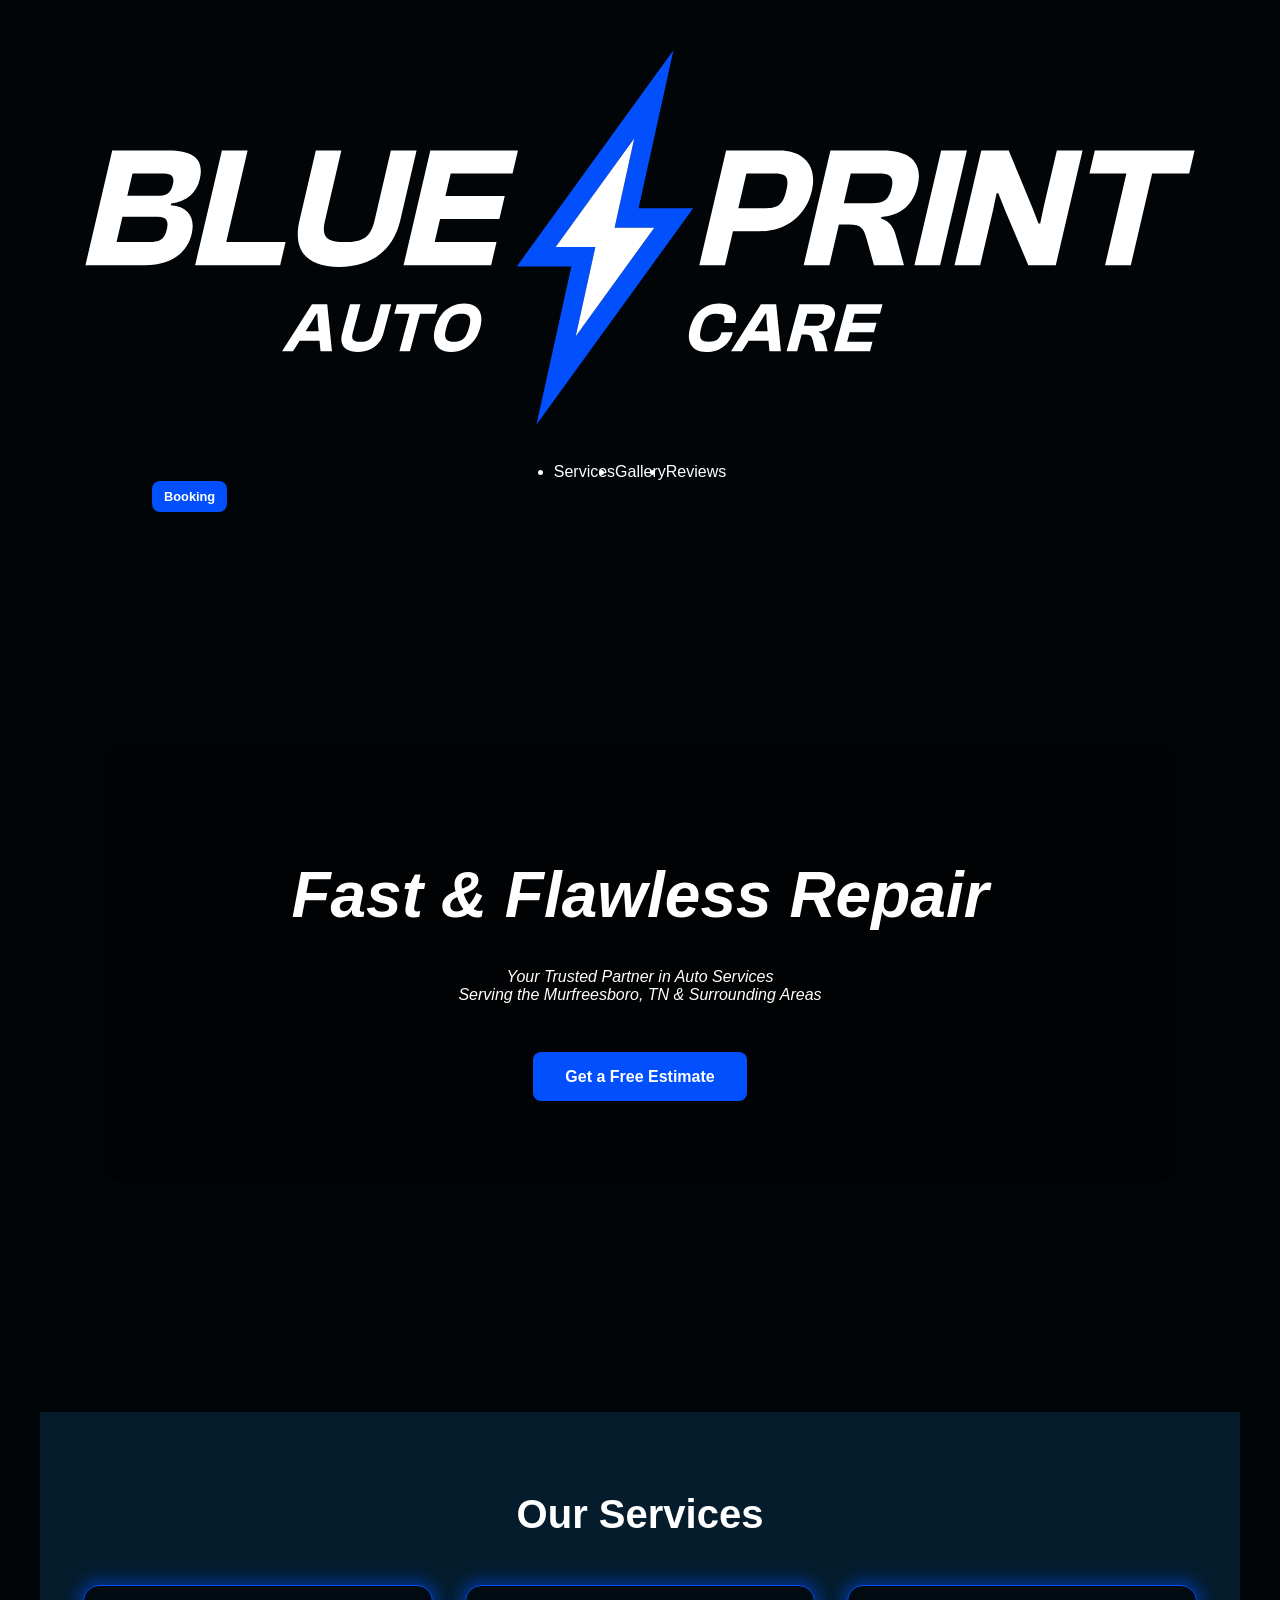
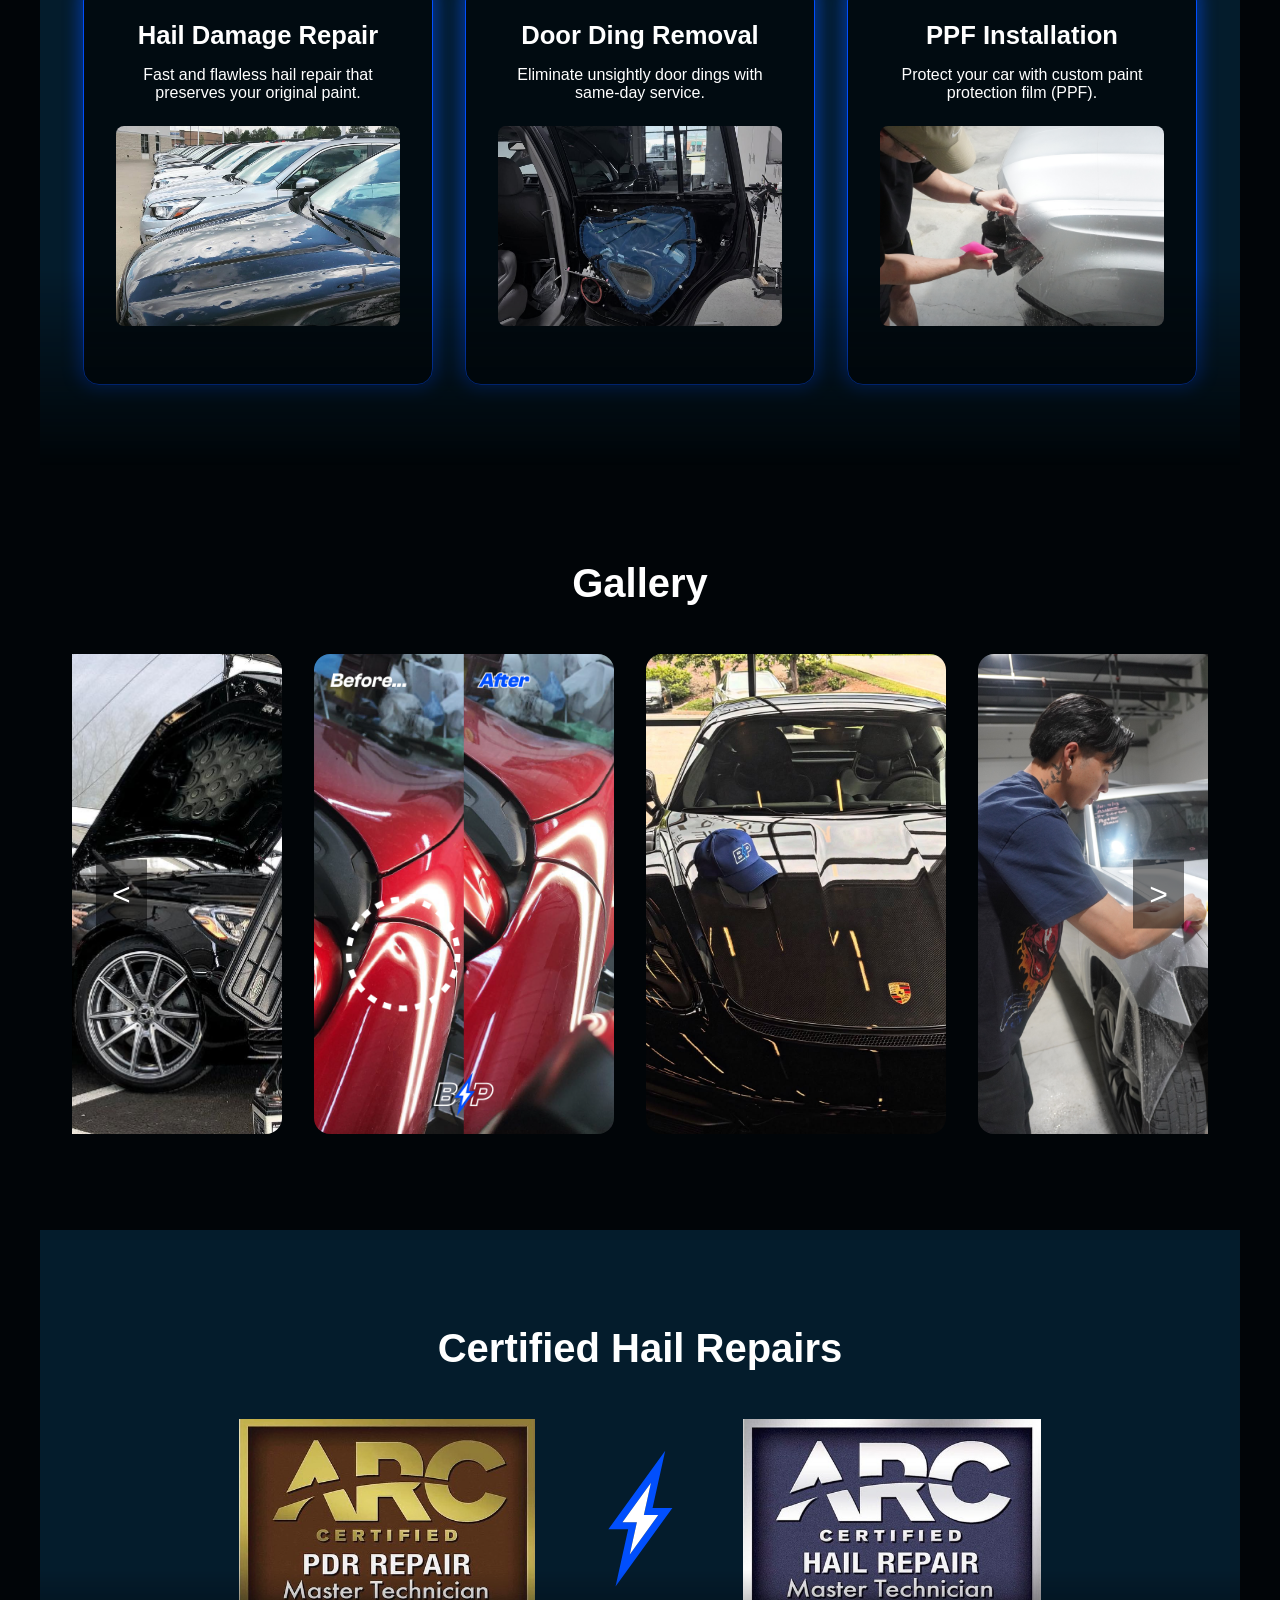
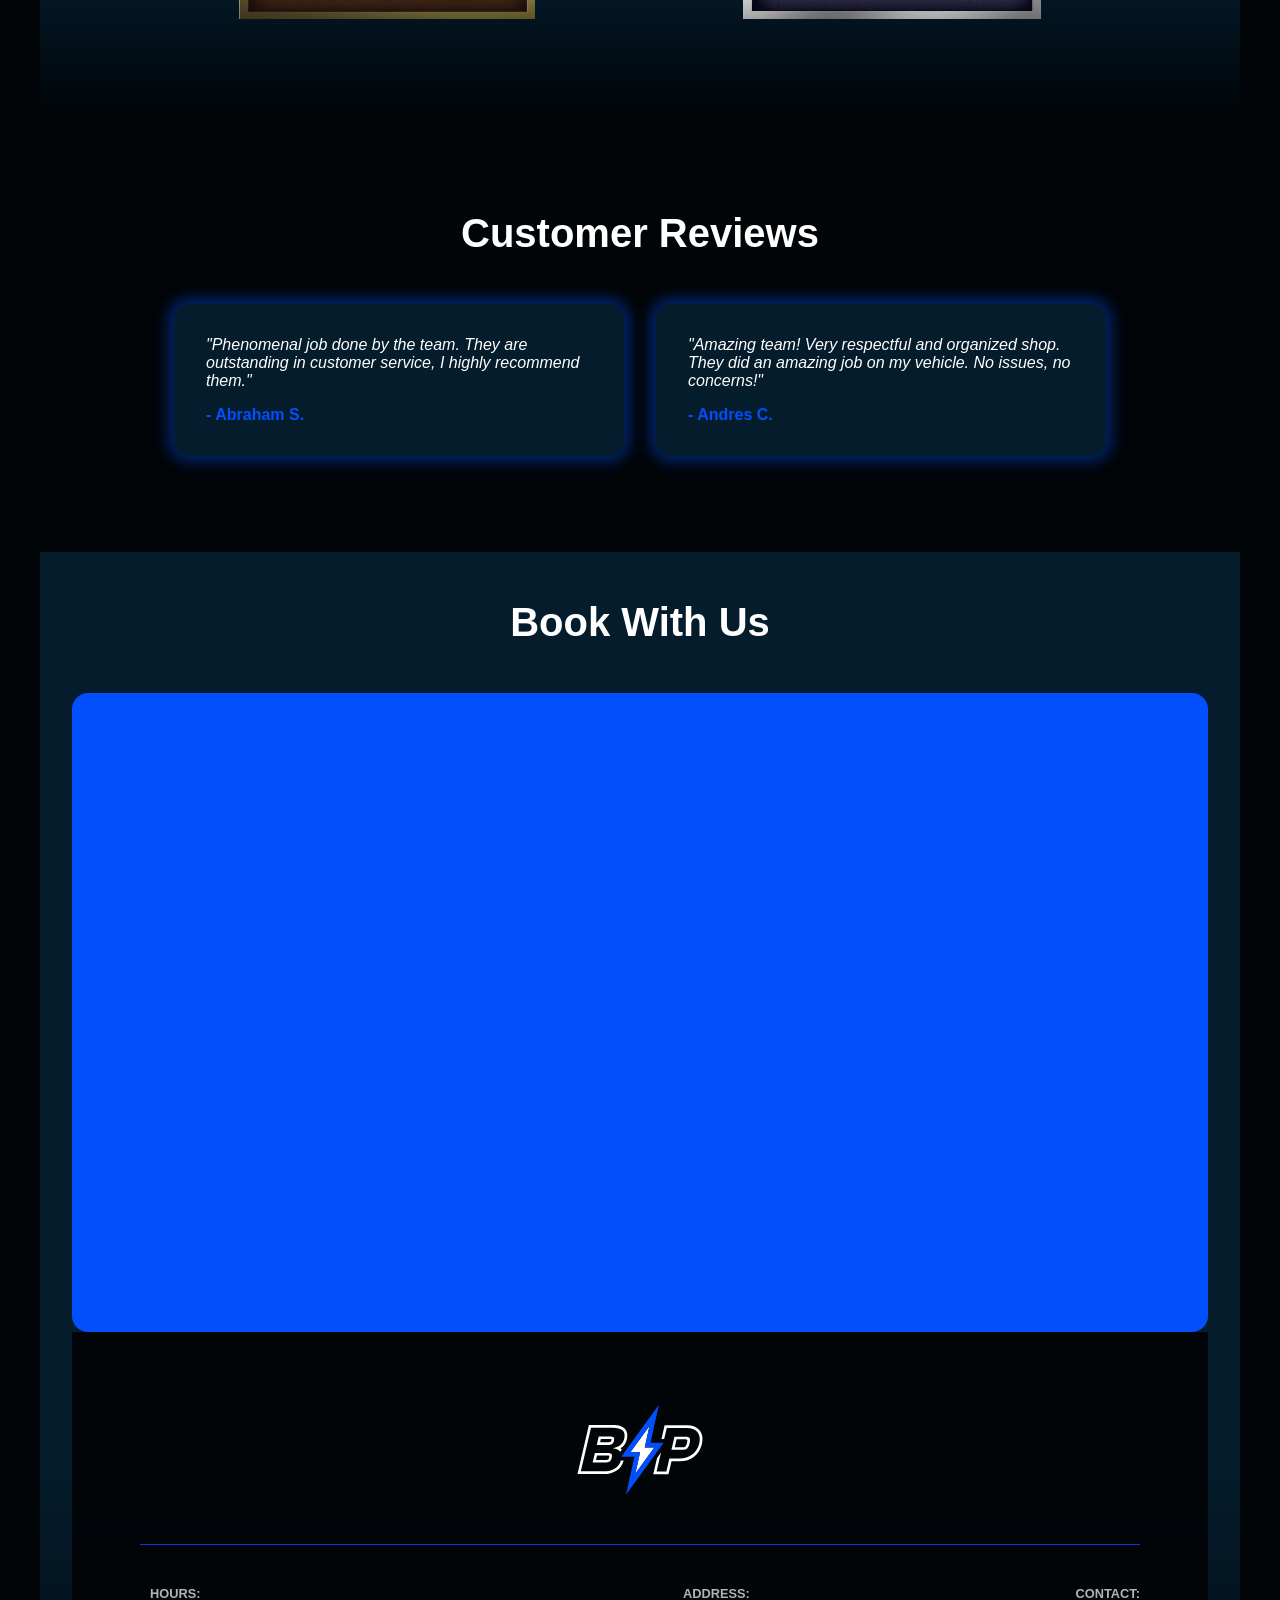
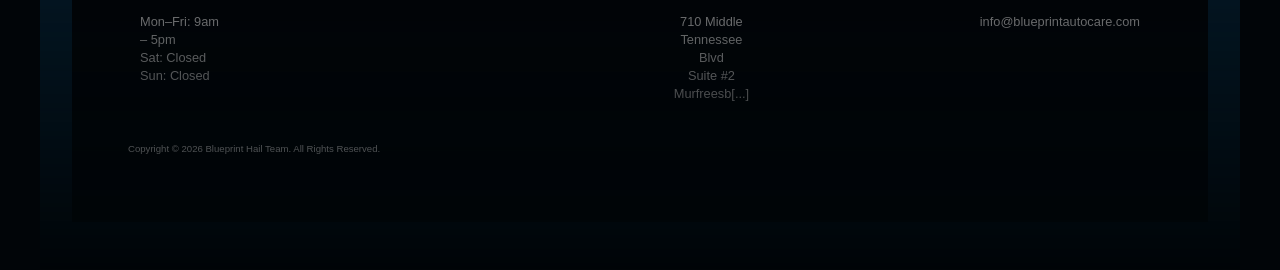
==== index.html @ b48841a8 "Fix stylesheet link paths" ====
<!DOCTYPE html>
<html lang="en">
<head>
    <meta charset="UTF-8">
    <meta name="viewport" content="width=device-width, initial-scale=1.0">
    <title>Blueprint Hail Team</title>
    <!-- Fixed Example -->
    <link rel="stylesheet" href="style.css">
    <link rel="preconnect" href="https://fonts.googleapis.com">
    <link rel="preconnect" href="https://fonts.gstatic.com" crossorigin>
    <link href="https://fonts.googleapis.com/css2?family=Inter+Tight:ital,wght@0,100..900;1,100..900&family=Inter:ital,opsz,wght@0,14..32,100..900;1,14..32,100..900&family=Playfair:ital,opsz,wght@0,5.[...]
    <link rel="stylesheet" href="https://cdnjs.cloudflare.com/ajax/libs/font-awesome/6.5.2/css/all.min.css" integrity="sha512-SnH5WK+bZxgPHs44uWIX+LLJAJ9/2PkPKZ5QiAj6Ta86w+fsb2TkcmfRyVX3pBnMFcV7oQPJkl[...]
</head>
<body>
    <header>
        <nav>
            <a href="index.html"><img src="./assets/2025 Update-TAT_01w_Uppercase Text_Color Fill.svg" alt="Blueprint Hail Team Logo" class="logo"></a>
            
            <ul class="nav__container">
                <li><a href="#services">Services</a></li>
                <li><a href="#gallery">Gallery</a></li>
                <li><a href="#reviews">Reviews</a></li>
            </ul>

            <ul class="right-list">
                <li>
                    <a href="https://www.instagram.com/blueprinthailteam/" target="_blank" class="nav__social--link nav__icon-link hover-shadow">
                        <i class="fa-brands fa-instagram"></i>
                    </a>
                    <a href="https://www.facebook.com/p/Blueprint-Hail-Team-100042714476335/" target="_blank" class="nav__social--link nav__icon-link hover-shadow">
                        <i class="fa-brands fa-facebook"></i>
                    </a>
                    <a href="https://www.google.com/maps/dir/?api=1&destination=710%20Middle%20Tennessee%20Blvd%20Suite%20%232%20Murfreesboro%2C%20TN%2037129" target="_blank" class="nav__social--link [...]
                        <i class="fa-solid fa-location-dot"></i>
                    </a>
                </li>
                <li>
                    <a href="#contact" class="nav__link nav__link--primary">Booking</a>
                </li>
            </ul>

        </nav>
    </header>

    <main>
        <section id="hero">
            <video autoplay muted loop id="hero-video">
                <source src="assets/hero-bg.mp4" type="video/mp4">
                Your browser does not support the video tag.
            </video>
            <div class="hero-content">
                <div class="hero-text-container">
                    <h1 style="font-style: italic;">Fast & Flawless Repair</h1>
                    <p>Your Trusted Partner in Auto Services
                        <br>Serving the Murfreesboro, TN & Surrounding Areas
                    </p>
                    <a href="#contact" class="button cta-button">Get a Free Estimate</a>
                </div>
            </div>
        </section>

        <section id="services" class="section-background">
            <h2>Our Services</h2>
            <div class="service-cards">
               
                <div class="card">
                    <div class="card__inner">
                        <div class="card__front">
                            <h3>Hail Damage Repair</h3>
                            <p>Fast and flawless hail repair that preserves your original paint.</p>
                            <img class="service-image" src="./assets/dent_4.jpg" alt="Hail Damage">
                        </div>
                        <div class="card__back">
                            <ul>
                                <li>No fillers or paint needed</li>
                                <li>State-of-the-art tools and techniques</li>
                                <li>Preserves vehicle's value</li>
                                <li>Environmentally friendly</li>
                            </ul>
                        </div>
                    </div>
                </div>
                <div class="card">
                    <div class="card__inner">
                        <div class="card__front">
                            <h3>Door Ding Removal</h3>
                            <p>Eliminate unsightly door dings with same-day service.</p>
                            <img class="service-image" src="./assets/post D_1.jpg" alt="Door Ding Removal">
                        </div>
                        <div class="card__back">
                            <ul>
                                <li>Same-day service</li>
                                <li>Specialized tools for a flawless finish</li>
                                <li>Quick and cost-effective</li>
                                <li>Keeps your car looking its best</li>
                            </ul>
                        </div>
                    </div>
                </div>
                <div class="card">
                    <div class="card__inner">
                        <div class="card__front">
                            <h3>PPF Installation</h3>
                            <p>Protect your car with custom paint protection film (PPF).</p>
                            <img class="service-image" src="./assets/DSC01618.JPG" alt="Paint Protection Film">
                        </div>
                        <div class="card__back">
                            <ul>
                                <li>Premium, self-healing film</li>
                                <li>Shields against rock chips, scratches, and contaminants</li>
                                <li>Custom-fit for a seamless finish</li>
                                <li>Keeps vehicle in showroom condition</li>
                            </ul>
                            <a href="ppf.html" class="button btn">Learn More</a>
                        </div>
                    </div>
                </div>
            </div>
        </section>

        <section id="gallery">
            <h2>Gallery</h2>
            <div class="gallery-container">
                <div class="gallery-grid">
                    <div class="gallery-item"><img src="assets/repair1.png" alt="Car after repair"></div>
                    <div class="gallery-item"><img src="assets/BP_Before and After_1.png" alt="Before and after dent repair"></div>
                    <div class="gallery-item"><img src="assets/img1.jpg" alt="Close up of a repaired car"></div>
                    <div class="gallery-item"><img src="assets/DSC01597.JPG" alt="PPF"></div>
                    <div class="gallery-item"><img src="assets/BP_Before and After_2.png" alt="Car after repair"></div>
                    <div class="gallery-item"><img src="assets/work station 2.jpg" alt="Before and after dent repair"></div>
                    <div class="gallery-item"><img src="assets/BP_Before and After_3.png" alt="Close up of a repaired car"></div>
                    <div class="gallery-item"><img src="assets/post D_1.jpg" alt="PPF"></div>
                    <div class="gallery-item"><img src="assets/DSC01588.JPG" alt="PPF"></div>
                </div>
                <div class="gallery-controls">
                    <button class="prevBtn">&lt;</button>
                    <button class="nextBtn">&gt;</button>
                </div>
            </div>
        </section>

        <section id="certifications" class="section-background">
            <h2>Certified Hail Repairs</h2>
            <div class="certification-cards">
                <img class="certification-logos" src="./assets/arc_pdr.png" alt="Certified Hail Repairs">
                <img class="bolt" src="./assets/2025 Update-TAT_03_Bolt_Color Fill.svg" alt="Certified Hail Repairs">
                <img class="certification-logos"  src="./assets/arc_hail.png" alt="Certified Hail Repairs">
            </div>
        </section>

        <section id="reviews">
            <h2>Customer Reviews</h2>
            <div class="review-cards">
                <div class="review-card">
                    <p>"Phenomenal job done by the team. They are outstanding in customer service, I highly recommend them."</p>
                    <span>- Abraham S.</span>
                </div>
                <div class="review-card">
                    <p>"Amazing team! Very respectful and organized shop. They did an amazing job on my vehicle. No issues, no concerns!"</p>
                    <span>- Andres C.</span>
                </div>
            </div>
        </section>

        <section id="contact" class="section-background">
            <h2>Book With Us</h2>

            <div class="acuity-container">
                <iframe class="button"
                    src="https://app.acuityscheduling.com/schedule.php?owner=36127642&ref=embedded_csp" title="Schedule Appointment" 
                    title="Book an Appointment"
                    frameborder="0"
                    allowfullscreen>
                </iframe>
            </div>
            <!-- <iframe src="https://app.acuityscheduling.com/schedule.php?owner=36127642&ref=embedded_csp" title="Schedule Appointment" width="100%" height="800" frameBorder="0" allow="payment"></if[...]

        </section>
    </main>

    
<!-- footer -->
    <footer>
    <div class="container">
        <div class="row footer__row">
        <figure>
            <img class="footer__logo--img" src="./assets/2025 Update-TAT_02w_BP_Color Fill.svg" alt="">
        </figure>
        <div class="footer__text--list">
            <p class="footer__text footer__text-L"><span class="footer__text--span"><i class="fa-solid fa-clock"></i> HOURS:</span><br>Mon–Fri: 9am – 5pm<br>Sat: Closed Sun: Closed</p>
            <a href="https://www.google.com/maps/dir/?api=1&destination=710%20Middle%20Tennessee%20Blvd%20Suite%20%232%20Murfreesboro%2C%20TN%2037129" target="_blank" class="footer__link">
                <p class="footer__text footer__text-C"><span class="footer__text--span"><i class="fa-solid fa-map-marker-alt"></i> ADDRESS:</span><br>710 Middle Tennessee Blvd<br>Suite #2<br>Murfreesb[...]
            </a>
            <div class="footer__text footer__text-R">
                <p><span class="footer__text--span"><a href="#" id="copy-email" title="Copy email address"><i class="fa-solid fa-envelope"></i></a> CONTACT:</span><br>info@blueprintautocare.com<br><a [...]
                <div class="footer__social--icons">
                    <a href="https://www.instagram.com/blueprinthailteam/" target="_blank" class="icon-link hover-shadow"><i class="fa-brands fa-instagram"></i></a>
                    <a href="https://www.facebook.com/p/Blueprint-Hail-Team-100042714476335/" target="_blank" class="icon-link hover-shadow"><i class="fa-brands fa-facebook"></i></a>
                </div>
            </div>
        </div>

        <div class="footer__copyright">Copyright © 2026 Blueprint Hail Team. All Rights Reserved.</div>
    </div>
    </div>
</footer>

    <script src="script.js?v=3"></script>
</body>
</html>
---- style.css ----
/* CSS Reset */
* {
    margin: 0;
    padding: 0;
    box-sizing: border-box;
    font-family: 'Inter Tight', sans-serif;
}

body {
    background-color: #010508;
    color: #ffffff;
}

a {
    text-decoration: none;
    color: #ffffff;
}

header {
    background-color: #041c2c;
    padding: 1rem 0;
    position: fixed;
    width: 100%;
    top: 0;
    z-index: 1000;
    border-bottom: #ffffff solid 1px;
}

nav {
    display: flex;
    align-items: center;
    max-width: 1200px;
    margin: 0 auto;
    padding: 0 2rem;
}

.nav__link--primary {
    background-color: #014ffd;
    border-radius: 8px;
    font-weight: 700;
    transition: background-color 0.3s ease;
}

.hover-shadow:hover {
    box-shadow: 0 0 24px 12px #0151fd76;
}

.nav__link--primary:hover {
    background-color: #ffffff;
    color: #014ffd;
}

.nav__link {
    margin-left: 8px;
    font-size: 0.8rem;
    color: #ffffff;
    padding: .5rem .75rem;
    display: flex;
    flex-direction: column;
    justify-content: center;
    align-items: center;
}

nav .logo {
    width: 200px;
}

.nav__container {
    flex-grow: 1;
    display: flex;
    justify-content: center;
    align-items: center;
}

.right-list {
    display: flex;
    align-items: center;
    gap: 1rem;
}

.right-list > li {
    display: flex;
    align-items: center;
    gap: 1rem;
}

nav ul {
    list-style: none;
    display: flex;
    gap: 2rem;
}

nav a {
    font-weight: 500;
    font-size: 0.8rem;
    transition: color 0.3s ease;
}

nav a:hover {
    color: #014ffd;
}

 .nav__social--link {
    width: 10px;
    height: 10px;
    margin: 0 8px;
    padding: 8px;
 }

 .nav__social--link:hover {
    color: #ffffff;
    box-shadow: 0 0 24px 12px #0151fd76;
}

  .nav__icon-link {
    font-size: 20px; 
    display: flex;
    flex-direction: column;
    justify-content: center;
    align-items: center;
    gap: 0em; /* Add some space between the icon and text */
    text-decoration: none;
    color: #014ffd;
}

.row {
    width: 100%;
    max-width: 1200px;
    margin: 0 auto;
    padding: 0 12px;
}

#hero {
    position: relative;
    height: 100vh;
    display: flex;
    align-items: center;
    justify-content: center;
    text-align: center;
    overflow: hidden;
}

#hero-video {
    position: absolute;
    top: 0;
    left: 0;
    width: 100%;
    height: 100%;
    object-fit: cover;
    z-index: -1;
}

.hero-content {
    position: relative;
    z-index: 1;
    width: 100%;
    max-width: 1200px;
    padding: 0 2rem;
}

.hero-text-container {
    background-color: rgba(0, 0, 0, 0.6);
    width: 100%;
    mask-image: linear-gradient(to top, rgba(0, 0, 0, 1) 70%, rgba(0, 0, 0, 0) 100%);
    padding: 6rem;
    border-radius: 16px;
    display: inline-block; 
}

.hero-content h1 {
    font-size: 4rem;
    margin-bottom: 1rem;
    position: relative; 
    z-index: 1;
    color: white;
    display: flex;
    flex-direction: column;
    justify-content: center;
    align-items: center;
    height: 100%;
    text-align: center;
    padding: 20px;
}

.hero-content p {
    font-size: 1rem;
    font-style: italic;
    margin-top: 1rem;
    margin-bottom: 1rem;
    padding-bottom: 3rem;
    display: block;
}

.hero-container::after {
    content: '';
    position: absolute;
    top: 0;
    left: 0;
    height: 100%;
    width: 100%;
    background-color: rgba(0, 0, 0, 0.5); 
    z-index: 0; 
}

/* .hero-content span {
    font-size: 1rem;
    font-style: italic;
    margin-top: 1rem;
    margin-bottom: 1rem;
    display: block;
} */

.section-background {
    background-color: #041c2c;
    max-width: 1200px;
    margin: 0 auto;
    mask-image: linear-gradient(to bottom, rgba(0, 0, 0, 1) 70%, rgba(0, 0, 0, 0) 100%);
}

#contact {
    padding: 3rem 2rem;
}

#contactservices {
    padding: 3rem 2rem;
    max-width: 800px;
    height: 100%;
}

.button {
    background-color: #014ffd;
    color: #ffffff;
    text-decoration: none;
    border-radius: 8px;
    font-weight: 700;
    transition: background-color 0.3s ease, color 0.3s ease;
}

.button:hover {
    background-color: #ffffff;
    color: #014ffd;
    box-shadow: 0 0 24px 12px #0151fd76;
}

.cta-button {
    padding: 1rem 2rem;
    margin: 24px;
}

main > section {
    padding: 6rem 2rem;
    max-width: 1200px;
    margin: 0 auto;
    scroll-margin-top: 80px; /* Adjust this value as needed */
}

h2 {
    font-size: 2.5rem;
    text-align: center;
    margin-bottom: 3rem;
}

.card {
    perspective: 1000px;
    background-color: transparent;
    border: none;
    box-shadow: none;
    flex: 1 1 calc(30% - 2rem);
    max-width: 350px;
    min-height: 400px;
    cursor: pointer;
}

.card__inner {
    position: relative;
    width: 100%;
    height: 100%;
    transition: transform 0.6s;
    transform-style: preserve-3d;
}

.card.is-flipped .card__inner {
    transform: rotateY(180deg);
}

.card__front, .card__back {
    position: absolute;
    width: 100%;
    height: 100%;
    -webkit-backface-visibility: hidden;
    backface-visibility: hidden;
    display: flex;
    flex-direction: column;
    justify-content: center;
    align-items: center;
    padding: 2rem;
    border-radius: 16px;
    text-align: center;
    background-color: rgba(0, 0, 0, 0.6);
    border: 1px solid #014ffd;
    box-shadow: 0 0 15px 5px #0151fd76;
}

.card__back {
    transform: rotateY(180deg);
}

.card__back ul {
    list-style: none;
    padding: 0 4rem;
    text-align: left;
    font-size: 0.9rem;
    font-weight: 500;
    font-style: italic;
    margin-bottom: 1rem;
    text-transform: uppercase;
}

.btn {
    padding: 0.5rem 1rem;
}


.card__back li {
    margin-bottom: 1rem;
    background-image: url('assets/2025\ Update-TAT_03_Bolt_Color\ Fill.svg');
    background-repeat: no-repeat;
    background-size: 27px 27px;
    background-position: 0 center;
    padding-left: 30px;
}

.card h3 {
    font-size: 1.6rem;
    margin-bottom: 1rem;
}

#services {
    background-color: #041c2c;
    padding: 5rem 2rem;
}

.service-cards {
    display: flex;
    gap: 2rem;
    justify-content: center;
    flex-wrap: wrap;
}

.flex-break {
    flex-basis: 100%;
    height: 0;
}

.service-image {
    width: 100%;
    height: 200px;
    object-fit: cover;
    object-position: center;
    border-radius: 8px 8px;
    margin: 24px 24px 24px 24px;
}

/* SERVICE PAGES */



.service-detail {
    padding: 2rem;
    max-width: 800px;
    margin: 0 auto;
    background-color: #041c2c;
}

.service-detail h2 {
    margin: 2rem;
}

.service-detail h3 {
    font-size: 1.6rem;
    margin-bottom: 0;
    margin-top: 2rem;
    padding: 2rem 0rem 0.5rem;
}

.service-detail p {
    font-size: 1rem;
    font-weight: 200;
    line-height: 1.6;
    margin-top: 8px;
    margin-bottom: 1rem;
    color: #ffffff;
    text-wrap: pretty;
}

.service-detail--2 p {
    font-size: 1rem;
    padding-left: 2rem;
    font-weight: 200;
    line-height: 1.6;
    margin-top: 8px;
    margin-bottom: 8rem;
    color: #ffffff;
    text-wrap: pretty;
}

.service-detail ul {
    font-size: 1rem;
    line-height: 1.6;
    margin-left: 4rem;
}

.service-detail li {
    font-size: 1rem;
    font-weight: 200;
    line-height: 1.4;
    margin-top: 8px;
    margin-bottom: 8px;
    color: #ffffff;
}

.service-detail-img-container {
    overflow: hidden;
    max-width: 100%;
    border-radius: 16px;
    margin: 2rem auto;
}

.service-detail-img {
    display: block;
    max-width: 100%;
    border-radius: 16px;
    transform: scale(1.4);
    object-fit: cover;
    object-position: center;
}

.service-detail--highlight {
    font-style: italic;
    /* -webkit-text-stroke: 0.5px #ffffff; */
    font-weight: 700;
    color: #ffffff
}


@keyframes scroll {
    0% {
        transform: translateX(0);
    }
    100% {
        transform: translateX(-100%);
    }
}

.gallery-grid {
    display: flex;
    gap: 2rem;
    overflow-x: auto;
    scroll-behavior: smooth;
    scrollbar-width: none; /* Firefox */
    -ms-overflow-style: none;  /* IE and Edge */
}

.gallery-grid::-webkit-scrollbar {
    display: none; /* Chrome, Safari and Opera */
}

.gallery-container {
    overflow: hidden;
    position: relative;
}

.gallery-controls {
    position: absolute;
    top: 50%;
    width: 100%;
    display: flex;
    justify-content: space-between;
    transform: translateY(-50%);
    pointer-events: none;
}

.prevBtn, .nextBtn {
    background-color: rgba(0, 0, 0, 0.5);
    border: none;
    color: white;
    font-size: 2rem;
    cursor: pointer;
    padding: 1rem;
    pointer-events: all;
}

.prevBtn:hover, .nextBtn:hover {
    background-color: rgba(0, 0, 0, 0.8);
}

.gallery-item {
    flex: 0 0 300px;
}

.gallery-item img {
    width: 100%;
    height: 100%;
    object-fit: cover;
    border-radius: 16px;
}

.review-cards {
    display: flex;
    gap: 2rem;
    justify-content: center;
}

.review-card {
    background-color: #041c2c;
    padding: 2rem;
    border-radius: 16px;
    flex: 1;
    max-width: 450px;
    box-shadow: 0 0 15px 5px #0151fd76;
}

.review-card p {
    font-style: italic;
    margin-bottom: 1rem;
}

.review-card span {
    font-weight: 700;
    color: #014ffd;
}
#certifications {
    padding: 6rem 2rem;
}

.certification-cards {
    display: flex;
    gap: 2rem;
    justify-content: center;
    height: 200px;
}

.certification-logos {
    display: flex;
    justify-content: center;
    align-items: center;
    gap: 40px;
    flex-wrap: wrap;
    align-items: center;
    margin: 0px 32px;
}

.ppf-bolt {
    display: flex;
    gap: 2rem;
    justify-content: center;
    height: 200px;
    margin-bottom: 96px;
}

.bolt {
    width: 80px;
}

/*BOOK WITH US */

.acuity-container {
    position: relative;
    width: 100%;
    padding-top: 56.25%; /* 16:9 Aspect Ratio */
    overflow: hidden;
    border-radius: 16px; /* Rounded corners */
}

.acuity-container iframe {
    position: absolute;
    top: 0;
    left: 0;
    width: 100%;
    height: 100%;
    border: none;
}

button {
    padding: 1rem 2rem;
    margin: 24px;
}

/* 

FOOTER 

 */

 footer {
    background-color: #010508;
    display: flex;
    flex-direction: column;
    align-items: center;
    padding: 6% 0;
}

.footer__row {
    display: flex;
    flex-direction: column;
    align-items: center;
}

.footer__logo--img {
    width: 150px;
}

.footer__social--list {
    width: 100%;
    max-width: 500px;
    display: flex;
    justify-content: space-around;
    margin: 28px 0;
}

.footer__text--list {
    width: 100%;
    max-width: 1000px;
    display: flex;
    justify-content: space-around;
    margin: 40px 0;
    gap: 14rem;
    padding-top: 40px;
    border-top: 1px solid #014ffd;
}

.footer__copyright {
    font-size: 0.6rem;
    color: #ffffff;
}

.footer__text {
    font-size: 0.8rem;
    line-height: 1.4;
    color: #a7a7a7;
    width: 100/3;
}

.footer__text-L {
    text-align: left;
}

.footer__text-C {
    text-align: center;
}

.footer__text-R {
    text-align: right;
    display: flex;
    flex-direction: column;
    align-items: flex-end;
}

.footer__link {
    text-decoration: none;
    color: inherit;
    transition: color 0.3s ease;
}

.footer__link:hover {
    color: #014ffd;
}

.footer__text-C:hover {
    color: #014ffd;
}

.footer__text--span i:hover {
    color: #ffffff;
}



#copy-email {
    position: relative;
    display: inline-block;
    color: #a7a7a7;
}

#copy-email:hover {
    color: #014ffd;
}

.tooltip {
    position: absolute;
    bottom: 125%;
    left: 50%;
    transform: translateX(-50%);
    background-color: #333;
    color: #fff;
    padding: 5px 10px;
    border-radius: 5px;
    font-size: 0.8rem;
    white-space: nowrap;
    z-index: 10;
}

.footer__text-R a {
    color: #a7a7a7;
    text-decoration: none;
    transition: color 0.3s ease;
}

.footer__text-R a:hover {
    color: #014ffd;
}

.footer__social--icons {
    display: flex;
    gap: 1rem;
    margin-top: 1rem;
}

.footer__text--span {
    font-weight: 700;
    color: #ffffff;
    font-size: 0.8rem;
    margin-bottom: 10px;
    display: inline-block;
}

.footer__text--span i {
    margin-right: 10px;
    color: #014ffd;
}

.icon-link {
    font-size: 28px;
    display: inline-flex;
    align-items: center;
    justify-content: center;
    gap: 0em;
    text-decoration: none;
    color: #014ffd;
}

.icon-link:hover {
    color: #014ffd;
    box-shadow: 0 0 24px 12px #0151fd76;
}

.footer__social--link {
    width: 50px;
    height: 50px;
}

@media (max-width: 768px) {
    nav ul {
        display: none; /* Hide nav links on mobile */
    }

    .hero-content h1 {
        font-size: 3rem;
    }

    .service-cards, .review-cards {
        flex-direction: column;
        align-items: center;
    }
}
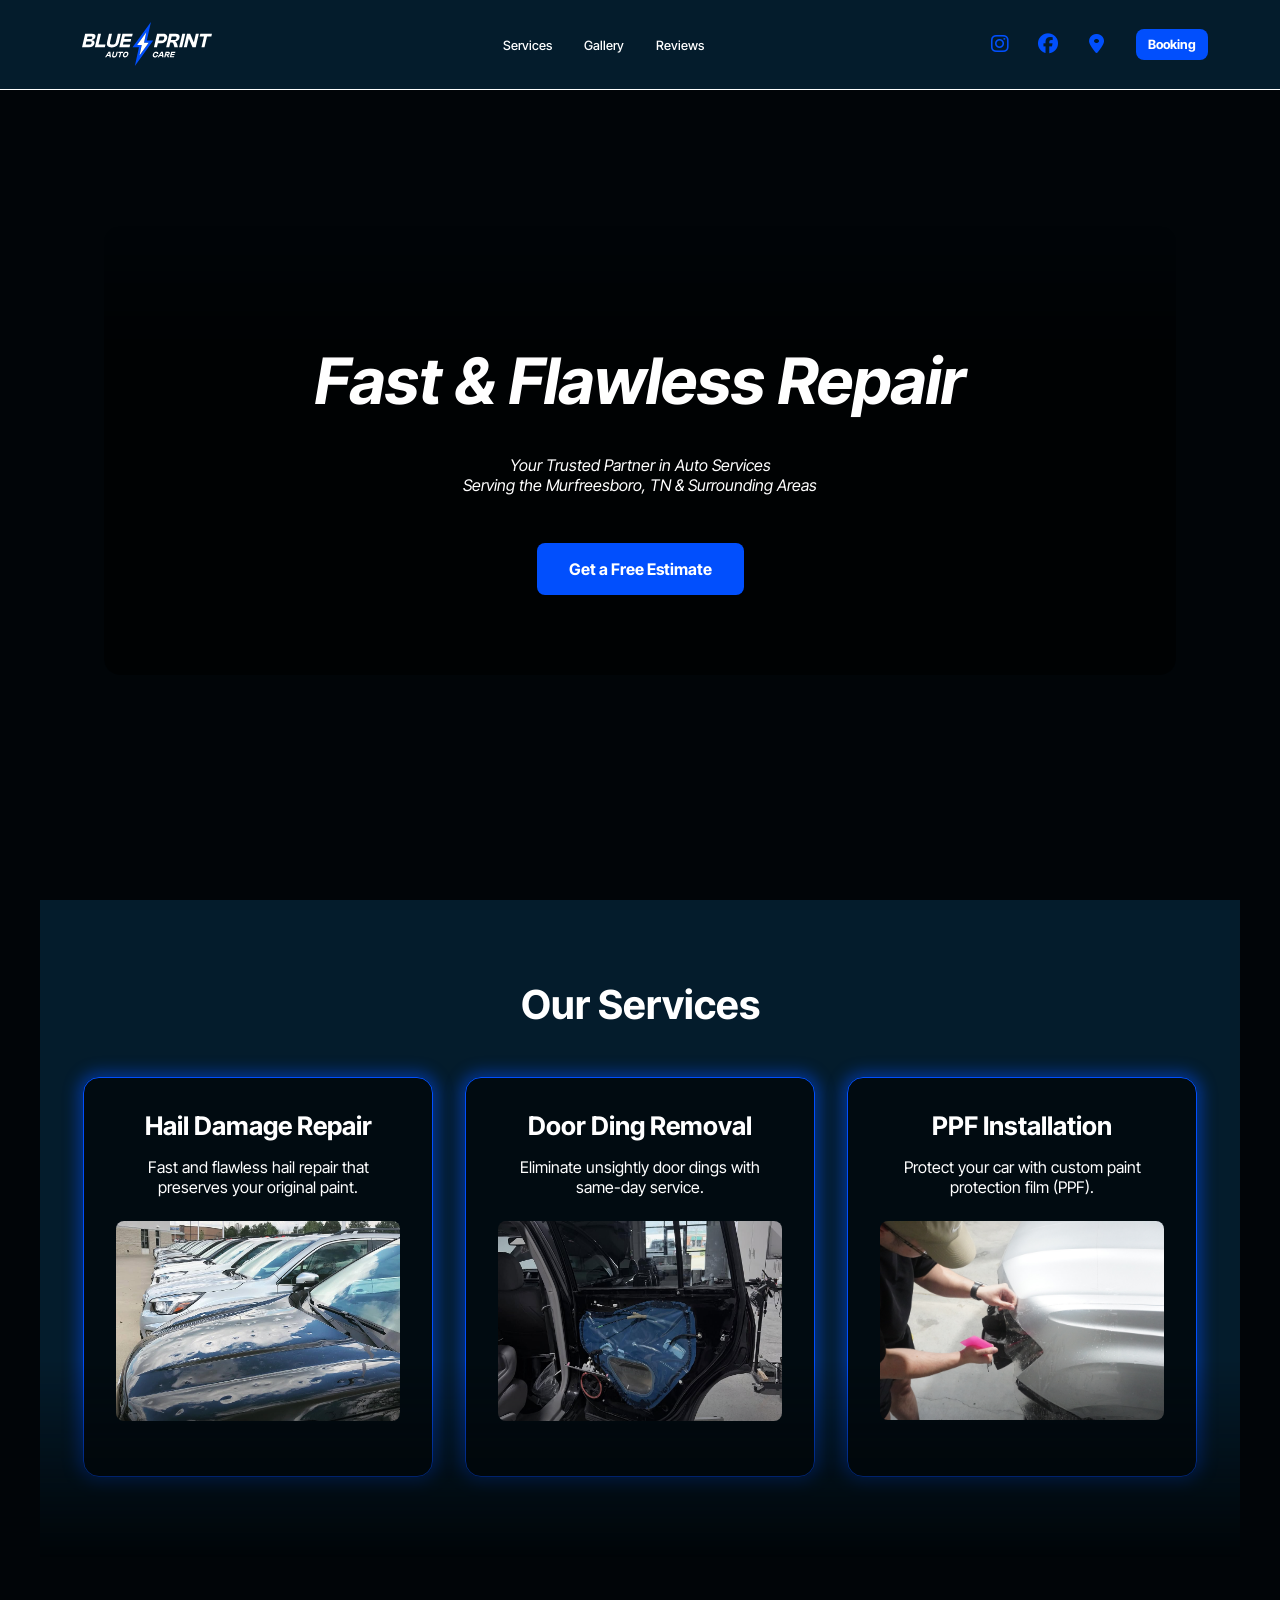
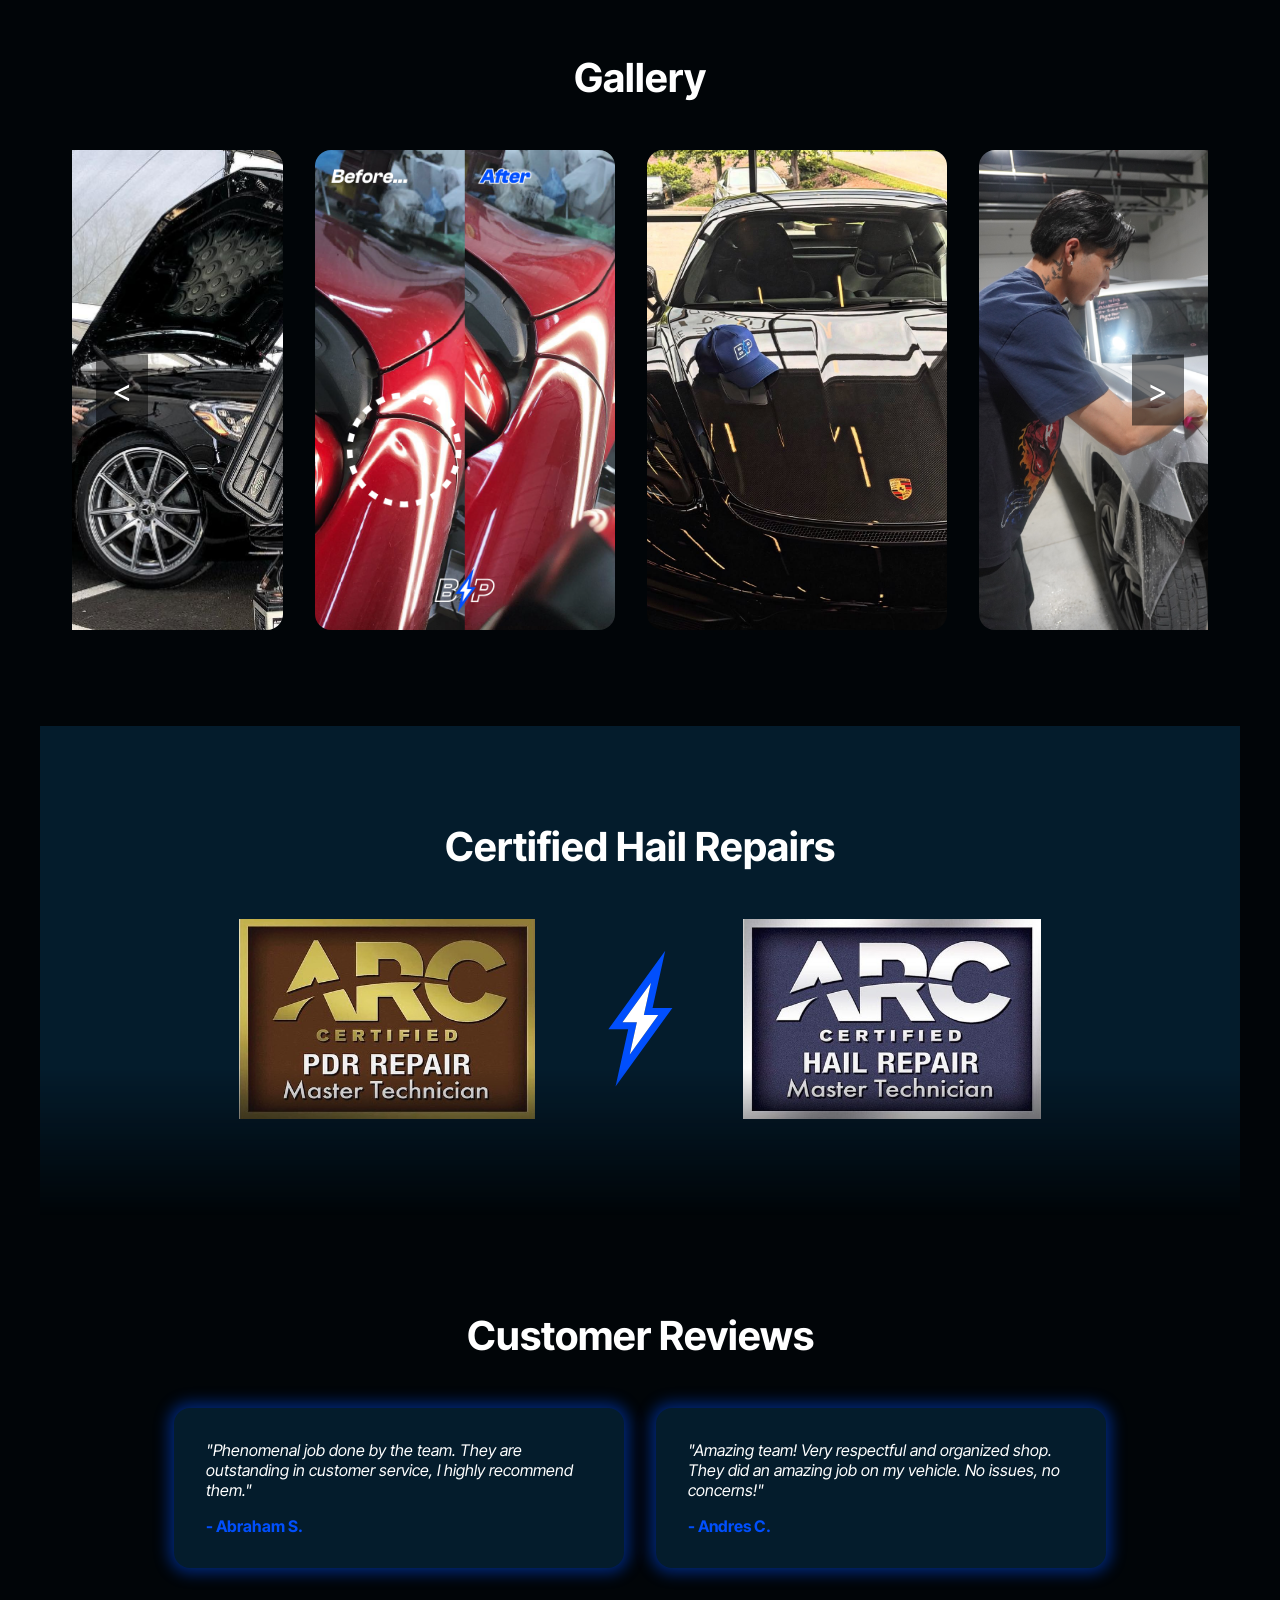
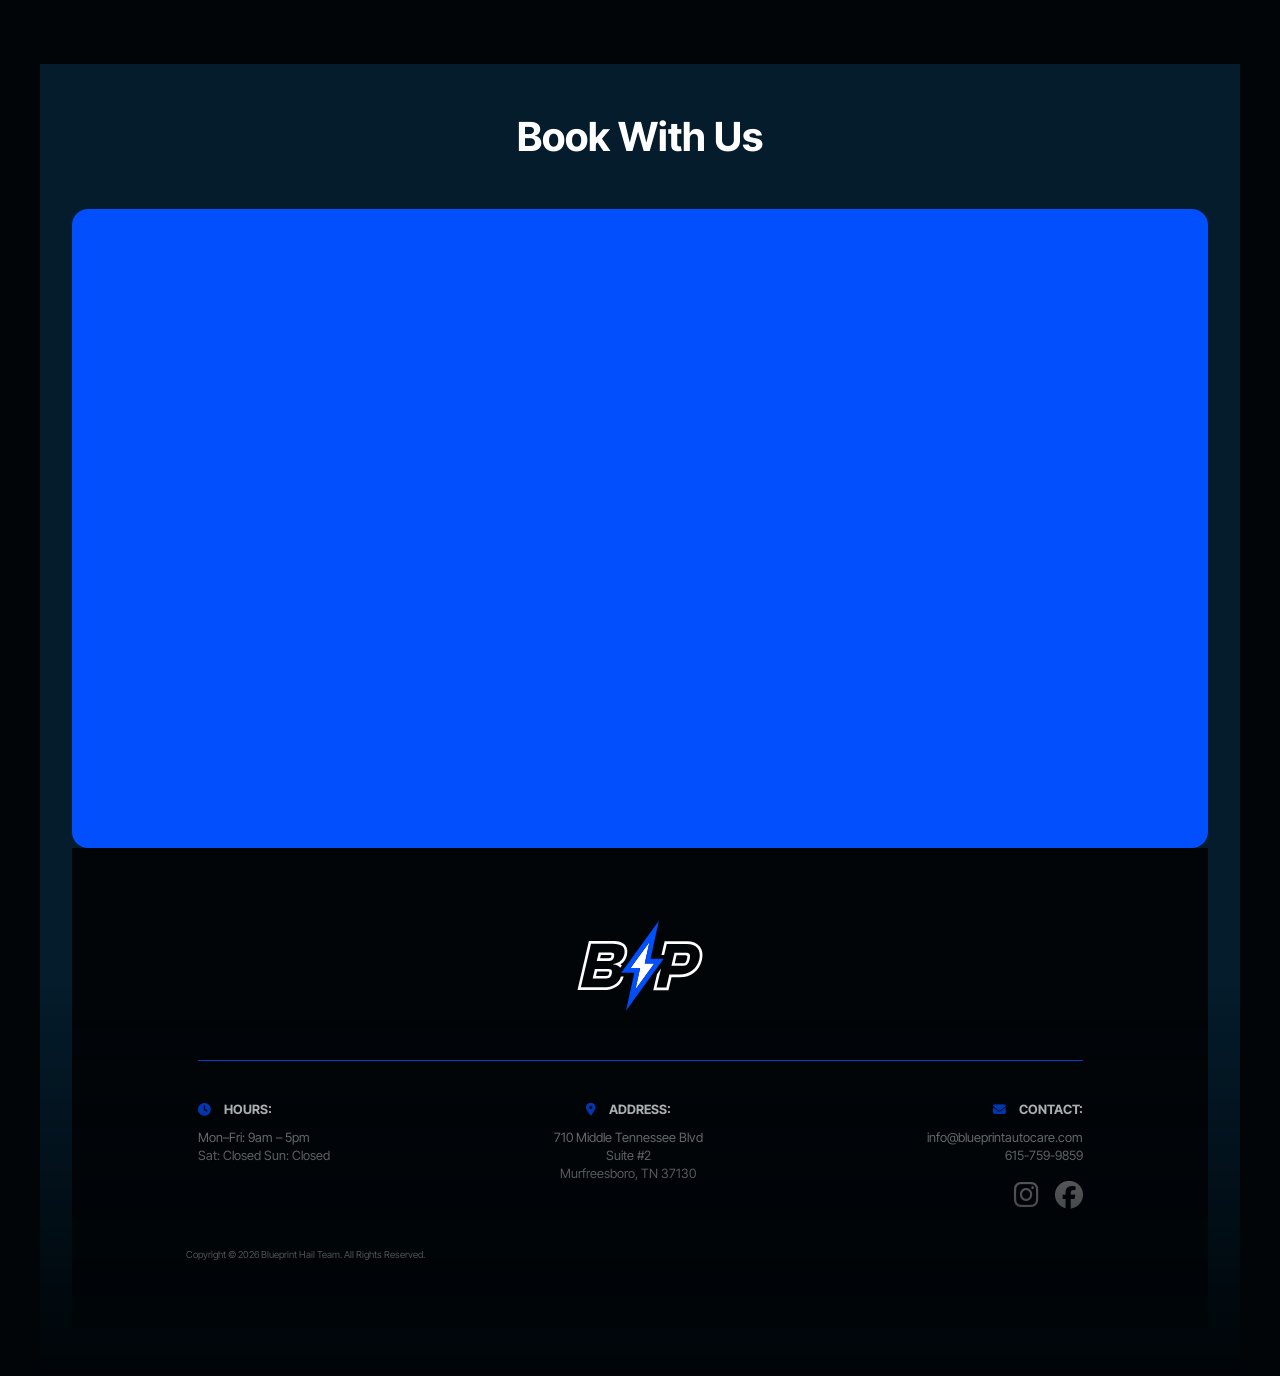
==== commit fdb12e09: "code revisions" ====
--- a/index.html
+++ b/index.html
@@ -1,210 +1,178 @@
 <!DOCTYPE html>
 <html lang="en">
 <head>
-    <meta charset="UTF-8">
-    <meta name="viewport" content="width=device-width, initial-scale=1.0">
-    <title>Blueprint Hail Team</title>
-    <!-- Fixed Example -->
-    <link rel="stylesheet" href="style.css">
-    <link rel="preconnect" href="https://fonts.googleapis.com">
-    <link rel="preconnect" href="https://fonts.gstatic.com" crossorigin>
-    <link href="https://fonts.googleapis.com/css2?family=Inter+Tight:ital,wght@0,100..900;1,100..900&family=Inter:ital,opsz,wght@0,14..32,100..900;1,14..32,100..900&family=Playfair:ital,opsz,wght@0,5.[...]
-    <link rel="stylesheet" href="https://cdnjs.cloudflare.com/ajax/libs/font-awesome/6.5.2/css/all.min.css" integrity="sha512-SnH5WK+bZxgPHs44uWIX+LLJAJ9/2PkPKZ5QiAj6Ta86w+fsb2TkcmfRyVX3pBnMFcV7oQPJkl[...]
+	<meta charset="UTF-8">
+	<meta content="width=device-width, initial-scale=1.0" name="viewport">
+	<title>Blueprint Hail Team</title><!-- Fixed Example -->
+	<link href="style.css" rel="stylesheet">
+	<link href="https://fonts.googleapis.com" rel="preconnect">
+	<link href="https://fonts.gstatic.com" rel="preconnect">
+	<link href="https://fonts.googleapis.com/css2?family=Inter+Tight:ital,wght@0,100..900;1,100..900&family=Inter:ital,opsz,wght@0,14..32,100..900;1,14..32,100..900&family=Playfair+Display:ital,wght@0,400..900;1,400..900&display=swap" rel="stylesheet">
+	<link href="https://cdnjs.cloudflare.com/ajax/libs/font-awesome/6.5.2/css/all.min.css" rel="stylesheet">
 </head>
 <body>
-    <header>
-        <nav>
-            <a href="index.html"><img src="./assets/2025 Update-TAT_01w_Uppercase Text_Color Fill.svg" alt="Blueprint Hail Team Logo" class="logo"></a>
-            
-            <ul class="nav__container">
-                <li><a href="#services">Services</a></li>
-                <li><a href="#gallery">Gallery</a></li>
-                <li><a href="#reviews">Reviews</a></li>
-            </ul>
-
-            <ul class="right-list">
-                <li>
-                    <a href="https://www.instagram.com/blueprinthailteam/" target="_blank" class="nav__social--link nav__icon-link hover-shadow">
-                        <i class="fa-brands fa-instagram"></i>
-                    </a>
-                    <a href="https://www.facebook.com/p/Blueprint-Hail-Team-100042714476335/" target="_blank" class="nav__social--link nav__icon-link hover-shadow">
-                        <i class="fa-brands fa-facebook"></i>
-                    </a>
-                    <a href="https://www.google.com/maps/dir/?api=1&destination=710%20Middle%20Tennessee%20Blvd%20Suite%20%232%20Murfreesboro%2C%20TN%2037129" target="_blank" class="nav__social--link [...]
-                        <i class="fa-solid fa-location-dot"></i>
-                    </a>
-                </li>
-                <li>
-                    <a href="#contact" class="nav__link nav__link--primary">Booking</a>
-                </li>
-            </ul>
-
-        </nav>
-    </header>
-
-    <main>
-        <section id="hero">
-            <video autoplay muted loop id="hero-video">
-                <source src="assets/hero-bg.mp4" type="video/mp4">
-                Your browser does not support the video tag.
-            </video>
-            <div class="hero-content">
-                <div class="hero-text-container">
-                    <h1 style="font-style: italic;">Fast & Flawless Repair</h1>
-                    <p>Your Trusted Partner in Auto Services
-                        <br>Serving the Murfreesboro, TN & Surrounding Areas
-                    </p>
-                    <a href="#contact" class="button cta-button">Get a Free Estimate</a>
-                </div>
-            </div>
-        </section>
-
-        <section id="services" class="section-background">
-            <h2>Our Services</h2>
-            <div class="service-cards">
-               
-                <div class="card">
-                    <div class="card__inner">
-                        <div class="card__front">
-                            <h3>Hail Damage Repair</h3>
-                            <p>Fast and flawless hail repair that preserves your original paint.</p>
-                            <img class="service-image" src="./assets/dent_4.jpg" alt="Hail Damage">
-                        </div>
-                        <div class="card__back">
-                            <ul>
-                                <li>No fillers or paint needed</li>
-                                <li>State-of-the-art tools and techniques</li>
-                                <li>Preserves vehicle's value</li>
-                                <li>Environmentally friendly</li>
-                            </ul>
-                        </div>
-                    </div>
-                </div>
-                <div class="card">
-                    <div class="card__inner">
-                        <div class="card__front">
-                            <h3>Door Ding Removal</h3>
-                            <p>Eliminate unsightly door dings with same-day service.</p>
-                            <img class="service-image" src="./assets/post D_1.jpg" alt="Door Ding Removal">
-                        </div>
-                        <div class="card__back">
-                            <ul>
-                                <li>Same-day service</li>
-                                <li>Specialized tools for a flawless finish</li>
-                                <li>Quick and cost-effective</li>
-                                <li>Keeps your car looking its best</li>
-                            </ul>
-                        </div>
-                    </div>
-                </div>
-                <div class="card">
-                    <div class="card__inner">
-                        <div class="card__front">
-                            <h3>PPF Installation</h3>
-                            <p>Protect your car with custom paint protection film (PPF).</p>
-                            <img class="service-image" src="./assets/DSC01618.JPG" alt="Paint Protection Film">
-                        </div>
-                        <div class="card__back">
-                            <ul>
-                                <li>Premium, self-healing film</li>
-                                <li>Shields against rock chips, scratches, and contaminants</li>
-                                <li>Custom-fit for a seamless finish</li>
-                                <li>Keeps vehicle in showroom condition</li>
-                            </ul>
-                            <a href="ppf.html" class="button btn">Learn More</a>
-                        </div>
-                    </div>
-                </div>
-            </div>
-        </section>
-
-        <section id="gallery">
-            <h2>Gallery</h2>
-            <div class="gallery-container">
-                <div class="gallery-grid">
-                    <div class="gallery-item"><img src="assets/repair1.png" alt="Car after repair"></div>
-                    <div class="gallery-item"><img src="assets/BP_Before and After_1.png" alt="Before and after dent repair"></div>
-                    <div class="gallery-item"><img src="assets/img1.jpg" alt="Close up of a repaired car"></div>
-                    <div class="gallery-item"><img src="assets/DSC01597.JPG" alt="PPF"></div>
-                    <div class="gallery-item"><img src="assets/BP_Before and After_2.png" alt="Car after repair"></div>
-                    <div class="gallery-item"><img src="assets/work station 2.jpg" alt="Before and after dent repair"></div>
-                    <div class="gallery-item"><img src="assets/BP_Before and After_3.png" alt="Close up of a repaired car"></div>
-                    <div class="gallery-item"><img src="assets/post D_1.jpg" alt="PPF"></div>
-                    <div class="gallery-item"><img src="assets/DSC01588.JPG" alt="PPF"></div>
-                </div>
-                <div class="gallery-controls">
-                    <button class="prevBtn">&lt;</button>
-                    <button class="nextBtn">&gt;</button>
-                </div>
-            </div>
-        </section>
-
-        <section id="certifications" class="section-background">
-            <h2>Certified Hail Repairs</h2>
-            <div class="certification-cards">
-                <img class="certification-logos" src="./assets/arc_pdr.png" alt="Certified Hail Repairs">
-                <img class="bolt" src="./assets/2025 Update-TAT_03_Bolt_Color Fill.svg" alt="Certified Hail Repairs">
-                <img class="certification-logos"  src="./assets/arc_hail.png" alt="Certified Hail Repairs">
-            </div>
-        </section>
-
-        <section id="reviews">
-            <h2>Customer Reviews</h2>
-            <div class="review-cards">
-                <div class="review-card">
-                    <p>"Phenomenal job done by the team. They are outstanding in customer service, I highly recommend them."</p>
-                    <span>- Abraham S.</span>
-                </div>
-                <div class="review-card">
-                    <p>"Amazing team! Very respectful and organized shop. They did an amazing job on my vehicle. No issues, no concerns!"</p>
-                    <span>- Andres C.</span>
-                </div>
-            </div>
-        </section>
-
-        <section id="contact" class="section-background">
-            <h2>Book With Us</h2>
-
-            <div class="acuity-container">
-                <iframe class="button"
-                    src="https://app.acuityscheduling.com/schedule.php?owner=36127642&ref=embedded_csp" title="Schedule Appointment" 
-                    title="Book an Appointment"
-                    frameborder="0"
-                    allowfullscreen>
-                </iframe>
-            </div>
-            <!-- <iframe src="https://app.acuityscheduling.com/schedule.php?owner=36127642&ref=embedded_csp" title="Schedule Appointment" width="100%" height="800" frameBorder="0" allow="payment"></if[...]
+	<header>
+		<nav>
+			<a href="index.html"><img alt="Blueprint Hail Team Logo" class="logo" src="./assets/2025%20Update-TAT_01w_Uppercase%20Text_Color%20Fill.svg"></a>
+			<ul class="nav__container">
+				<li>
+					<a href="#services">Services</a>
+				</li>
+				<li>
+					<a href="#gallery">Gallery</a>
+				</li>
+				<li>
+					<a href="#reviews">Reviews</a>
+				</li>
+			</ul>
+			<ul class="right-list">
+				<li>
+					<a class="nav__social--link nav__icon-link hover-shadow" href="https://www.instagram.com/blueprinthailteam/" target="_blank"><i class="fa-brands fa-instagram"></i></a> <a class="nav__social--link nav__icon-link hover-shadow" href="https://www.facebook.com/p/Blueprint-Hail-Team-100042714476335/" target="_blank"><i class="fa-brands fa-facebook"></i></a> <a class="nav__social--link nav__icon-link hover-shadow" href="https://www.google.com/maps/dir/?api=1&destination=710%20Middle%20Tennessee%20Blvd%20Suite%20%232%20Murfreesboro%2C%20TN%2037129" target="_blank"><i class="fa-solid fa-location-dot"></i></a>
+				</li>
+				<li>
+					<a class="nav__link nav__link--primary" href="#contact">Booking</a>
+				</li>
+			</ul>
+		</nav>
+	</header>
+	<main>
+		<section id="hero">
+			<video autoplay="" id="hero-video" loop=""><source src="assets/hero-bg.mp4" type="video/mp4"> Your browser does not support the video tag.</video>
+			<div class="hero-content">
+				<div class="hero-text-container">
+					<h1 style="font-style: italic;">Fast & Flawless Repair</h1>
+					<p>Your Trusted Partner in Auto Services<br>
+					Serving the Murfreesboro, TN & Surrounding Areas</p><a class="button cta-button" href="#contact">Get a Free Estimate</a>
+				</div>
+			</div>
+		</section>
+		<section class="section-background" id="services">
+			<h2>Our Services</h2>
+			<div class="service-cards">
+				<div class="card">
+					<div class="card__inner">
+						<div class="card__front">
+						<h3>Hail Damage Repair</h3>
+						<p>Fast and flawless hail repair that preserves your original paint.</p><img alt="Hail Damage" class="service-image" src="./assets/dent_4.jpg"></div>
+						<div class="card__back">
+							<ul>
+								<li>No fillers or paint needed</li>
+								<li>State-of-the-art tools and techniques</li>
+								<li>Preserves vehicle's value</li>
+								<li>Environmentally friendly</li>
+							</ul>
+						</div>
+					</div>
+				</div>
+				<div class="card">
+					<div class="card__inner">
+						<div class="card__front">
+						<h3>Door Ding Removal</h3>
+						<p>Eliminate unsightly door dings with same-day service.</p><img alt="Door Ding Removal" class="service-image" src="./assets/post%20D_1.jpg"></div>
+						<div class="card__back">
+							<ul>
+								<li>Same-day service</li>
+								<li>Specialized tools for a flawless finish</li>
+								<li>Quick and cost-effective</li>
+								<li>Keeps your car looking its best</li>
+							</ul>
+						</div>
+					</div>
+				</div>
+				<div class="card">
+					<div class="card__inner">
+						<div class="card__front">
+						<h3>PPF Installation</h3>
+						<p>Protect your car with custom paint protection film (PPF).</p><img alt="Paint Protection Film" class="service-image" src="./assets/DSC01618.JPG"></div>
+						<div class="card__back">
+							<ul>
+								<li>Premium, self-healing film</li>
+								<li>Shields against rock chips, scratches, and contaminants</li>
+								<li>Custom-fit for a seamless finish</li>
+								<li>Keeps vehicle in showroom condition</li>
+							</ul><a class="button btn" href="ppf.html">Learn More</a>
+						</div>
+					</div>
+				</div>
+			</div>
+		</section>
+		<section id="gallery">
+			<h2>Gallery</h2>
+			<div class="gallery-container">
+				<div class="gallery-grid">
+					<div class="gallery-item"><img alt="Car after repair" src="assets/repair1.png"></div>
+					<div class="gallery-item"><img alt="Before and after dent repair" src="assets/BP_Before%20and%20After_1.png"></div>
+					<div class="gallery-item"><img alt="Close up of a repaired car" src="assets/img1.jpg"></div>
+					<div class="gallery-item"><img alt="PPF" src="assets/DSC01597.JPG"></div>
+					<div class="gallery-item"><img alt="Car after repair" src="assets/BP_Before%20and%20After_2.png"></div>
+					<div class="gallery-item"><img alt="Before and after dent repair" src="assets/work%20station%202.jpg"></div>
+					<div class="gallery-item"><img alt="Close up of a repaired car" src="assets/BP_Before%20and%20After_3.png"></div>
+					<div class="gallery-item"><img alt="PPF" src="assets/post%20D_1.jpg"></div>
+					<div class="gallery-item"><img alt="PPF" src="assets/DSC01588.JPG"></div>
+				</div>
+				<div class="gallery-controls">
+					<button class="prevBtn">&lt;</button> <button class="nextBtn">&gt;</button>
+				</div>
+			</div>
+		</section>
+		<section class="section-background" id="certifications">
+			<h2>Certified Hail Repairs</h2>
+			<div class="certification-cards"><img alt="Certified Hail Repairs" class="certification-logos" src="./assets/arc_pdr.png"> <img alt="Certified Hail Repairs" class="bolt" src="./assets/2025%20Update-TAT_03_Bolt_Color%20Fill.svg"> <img alt="Certified Hail Repairs" class="certification-logos" src="./assets/arc_hail.png"></div>
+		</section>
+		<section id="reviews">
+			<h2>Customer Reviews</h2>
+			<div class="review-cards">
+				<div class="review-card">
+					<p>"Phenomenal job done by the team. They are outstanding in customer service, I highly recommend them."</p><span>- Abraham S.</span>
+				</div>
+				<div class="review-card">
+					<p>"Amazing team! Very respectful and organized shop. They did an amazing job on my vehicle. No issues, no concerns!"</p><span>- Andres C.</span>
+				</div>
+			</div>
+		</section>
+		<section class="section-background" id="contact">
+			<h2>Book With Us</h2>
+			<div class="acuity-container">
+				<iframe allowfullscreen class="button" frameborder="0" src="https://app.acuityscheduling.com/schedule.php?owner=36127642&ref=embedded_csp" title="Book an Appointment"></iframe>
+			</div><!-- <iframe src="https://app.acuityscheduling.com/schedule.php?owner=36127642&ref=embedded_csp" title="Schedule Appointment" width="100%" height="800" frameBorder="0" allow="payment"></if[...]
 
         </section>
     </main>
 
     
-<!-- footer -->
-    <footer>
-    <div class="container">
-        <div class="row footer__row">
-        <figure>
-            <img class="footer__logo--img" src="./assets/2025 Update-TAT_02w_BP_Color Fill.svg" alt="">
-        </figure>
-        <div class="footer__text--list">
-            <p class="footer__text footer__text-L"><span class="footer__text--span"><i class="fa-solid fa-clock"></i> HOURS:</span><br>Mon–Fri: 9am – 5pm<br>Sat: Closed Sun: Closed</p>
-            <a href="https://www.google.com/maps/dir/?api=1&destination=710%20Middle%20Tennessee%20Blvd%20Suite%20%232%20Murfreesboro%2C%20TN%2037129" target="_blank" class="footer__link">
-                <p class="footer__text footer__text-C"><span class="footer__text--span"><i class="fa-solid fa-map-marker-alt"></i> ADDRESS:</span><br>710 Middle Tennessee Blvd<br>Suite #2<br>Murfreesb[...]
-            </a>
-            <div class="footer__text footer__text-R">
-                <p><span class="footer__text--span"><a href="#" id="copy-email" title="Copy email address"><i class="fa-solid fa-envelope"></i></a> CONTACT:</span><br>info@blueprintautocare.com<br><a [...]
-                <div class="footer__social--icons">
-                    <a href="https://www.instagram.com/blueprinthailteam/" target="_blank" class="icon-link hover-shadow"><i class="fa-brands fa-instagram"></i></a>
-                    <a href="https://www.facebook.com/p/Blueprint-Hail-Team-100042714476335/" target="_blank" class="icon-link hover-shadow"><i class="fa-brands fa-facebook"></i></a>
-                </div>
-            </div>
-        </div>
-
-        <div class="footer__copyright">Copyright © 2026 Blueprint Hail Team. All Rights Reserved.</div>
-    </div>
-    </div>
-</footer>
-
-    <script src="script.js?v=3"></script>
+<!== footer -->
+			<footer>
+				<div class="container">
+					<div class="row footer__row">
+						<figure>
+							<img alt="" class="footer__logo--img" src="./assets/2025%20Update-TAT_02w_BP_Color%20Fill.svg">
+						</figure>
+						<div class="footer__text--list">
+							<p class="footer__text footer__text-L"><span class="footer__text--span"><i class="fa-solid fa-clock"></i> HOURS:</span><br>
+							Mon–Fri: 9am – 5pm<br>
+							Sat: Closed Sun: Closed</p><a class="footer__link" href="https://www.google.com/maps/dir/?api=1&destination=710%20Middle%20Tennessee%20Blvd%20Suite%20%232%20Murfreesboro%2C%20TN%2037129" target="_blank">
+							<p class="footer__text footer__text-C"><span class="footer__text--span"><i class="fa-solid fa-map-marker-alt"></i> ADDRESS:</span><br>
+							710 Middle Tennessee Blvd<br>
+							Suite #2<br>
+							Murfreesboro, TN 37130</p></a>
+							<div class="footer__text footer__text-R">
+								<p><span class="footer__text--span"><a href="#" id="copy-email" title="Copy email address"><i class="fa-solid fa-envelope"></i></a> CONTACT:</span><br>
+								info@blueprintautocare.com<br>
+								<a href="tel:6157599859">615-759-9859</a></p>
+								<div class="footer__social--icons">
+									<a class="icon-link hover-shadow" href="https://www.instagram.com/blueprinthailteam/" target="_blank"><i class="fa-brands fa-instagram"></i></a> <a class="icon-link hover-shadow" href="https://www.facebook.com/p/Blueprint-Hail-Team-100042714476335/" target="_blank"><i class="fa-brands fa-facebook"></i></a>
+								</div>
+							</div>
+						</div>
+					</div>
+					<div class="footer__copyright">
+						Copyright © 2026 Blueprint Hail Team. All Rights Reserved.
+					</div>
+				</div>
+			</footer>
+			<script src="script.js?v=3">
+			</script>
+		</section>
+	</main>
 </body>
 </html>
--- a/style.css
+++ b/style.css
@@ -1,4 +1,3 @@
-
 /* CSS Reset */
 * {
     margin: 0;
@@ -63,7 +62,7 @@
 }
 
 nav .logo {
-    width: 200px;
+    width: 150px;
 }
 
 .nav__container {
@@ -373,9 +372,6 @@
     background-color: #041c2c;
 }
 
-.service-detail h2 {
-    margin: 2rem;
-}
 
 .service-detail h3 {
     font-size: 1.6rem;
@@ -408,7 +404,7 @@
 .service-detail ul {
     font-size: 1rem;
     line-height: 1.6;
-    margin-left: 4rem;
+
 }
 
 .service-detail li {
@@ -752,16 +748,33 @@
 
 @media (max-width: 768px) {
     nav ul {
-        display: none; /* Hide nav links on mobile */
+        display: none !important; /* Hide nav links on mobile */
     }
 
     .hero-content h1 {
         font-size: 3rem;
+    }
+
+    .service-detail ul {
+        margin-left: 0;
+    }
+
+    .service-detail h2 {
+    margin-bottom: 0;
+    padding: 2rem 0rem 0.5rem;
+    text-align: left;
     }
 
     .service-cards, .review-cards {
         flex-direction: column;
         align-items: center;
     }
-}
-
+
+    .footer__text--list {
+        flex-direction: column;
+        align-items: center;
+        gap: 2rem; /* was 14rem = 224px, meant for a horizontal row */
+        text-align: center;
+    }
+}
+
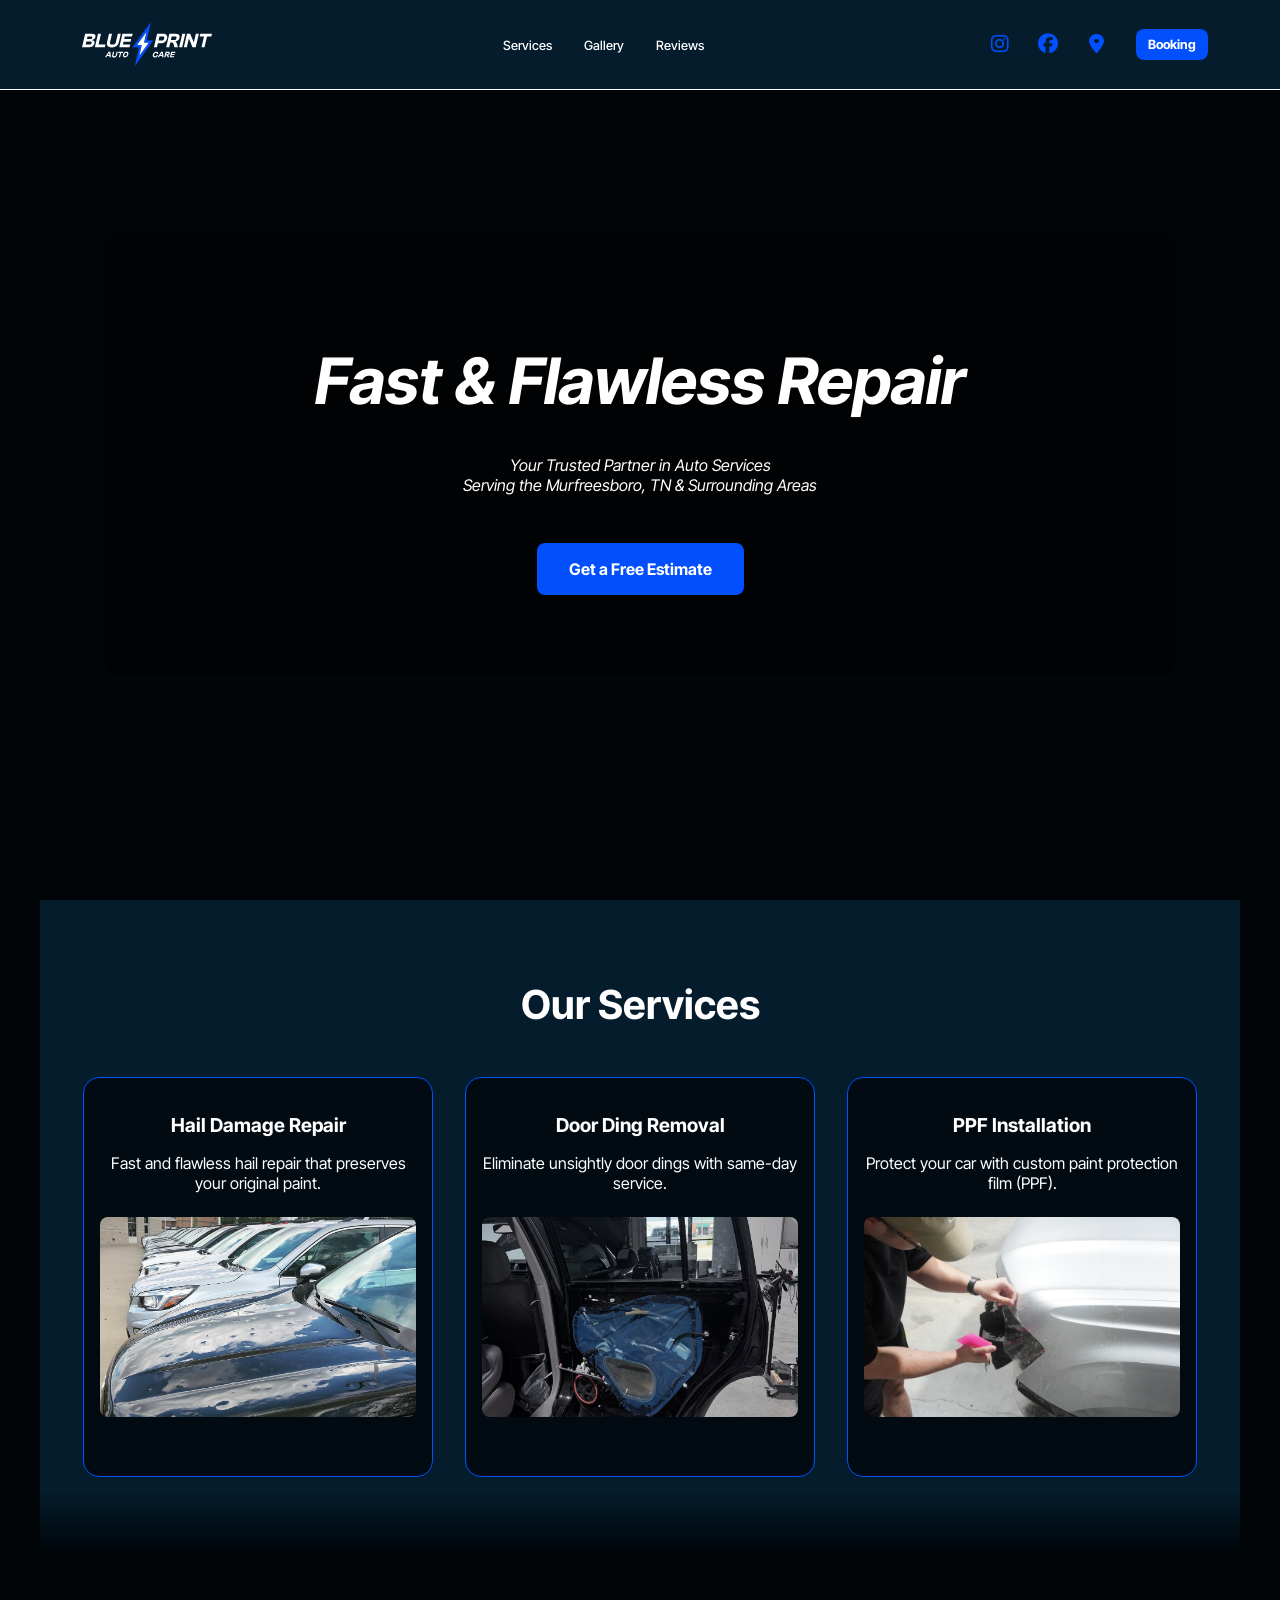
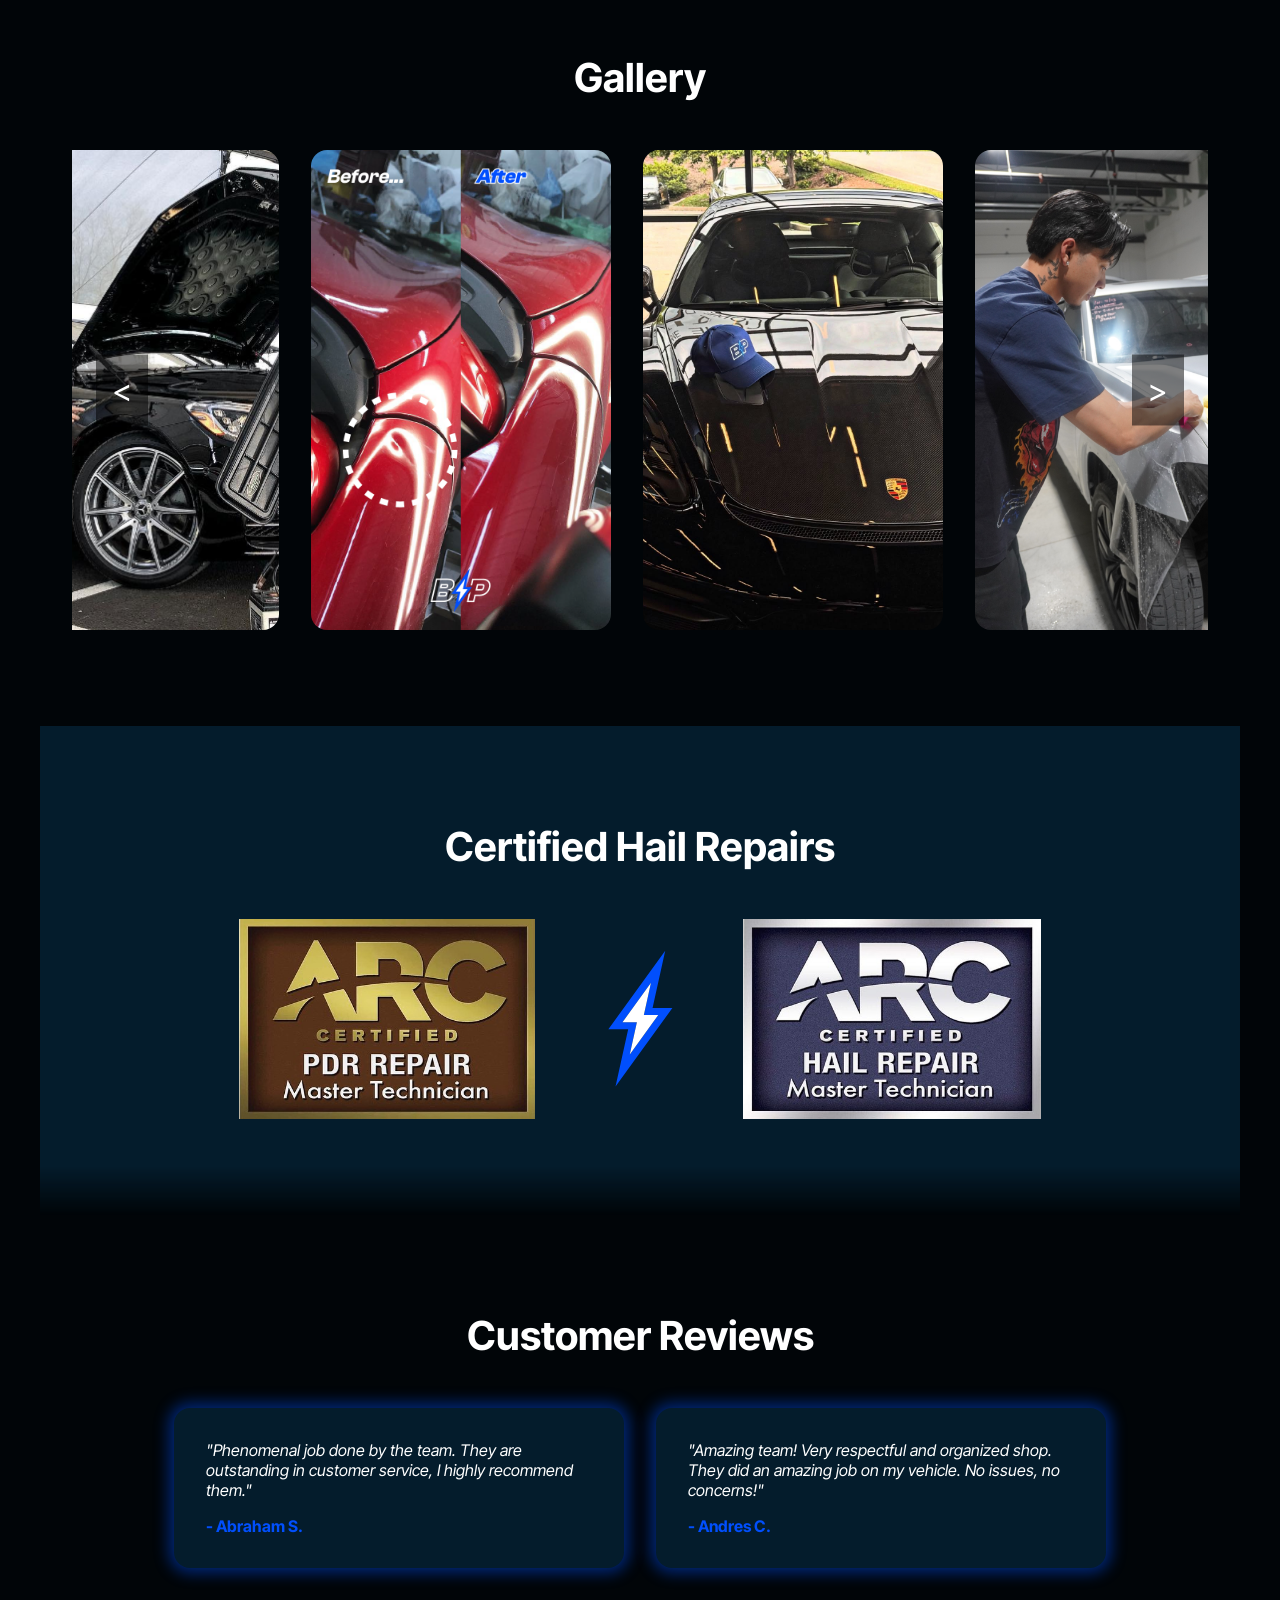
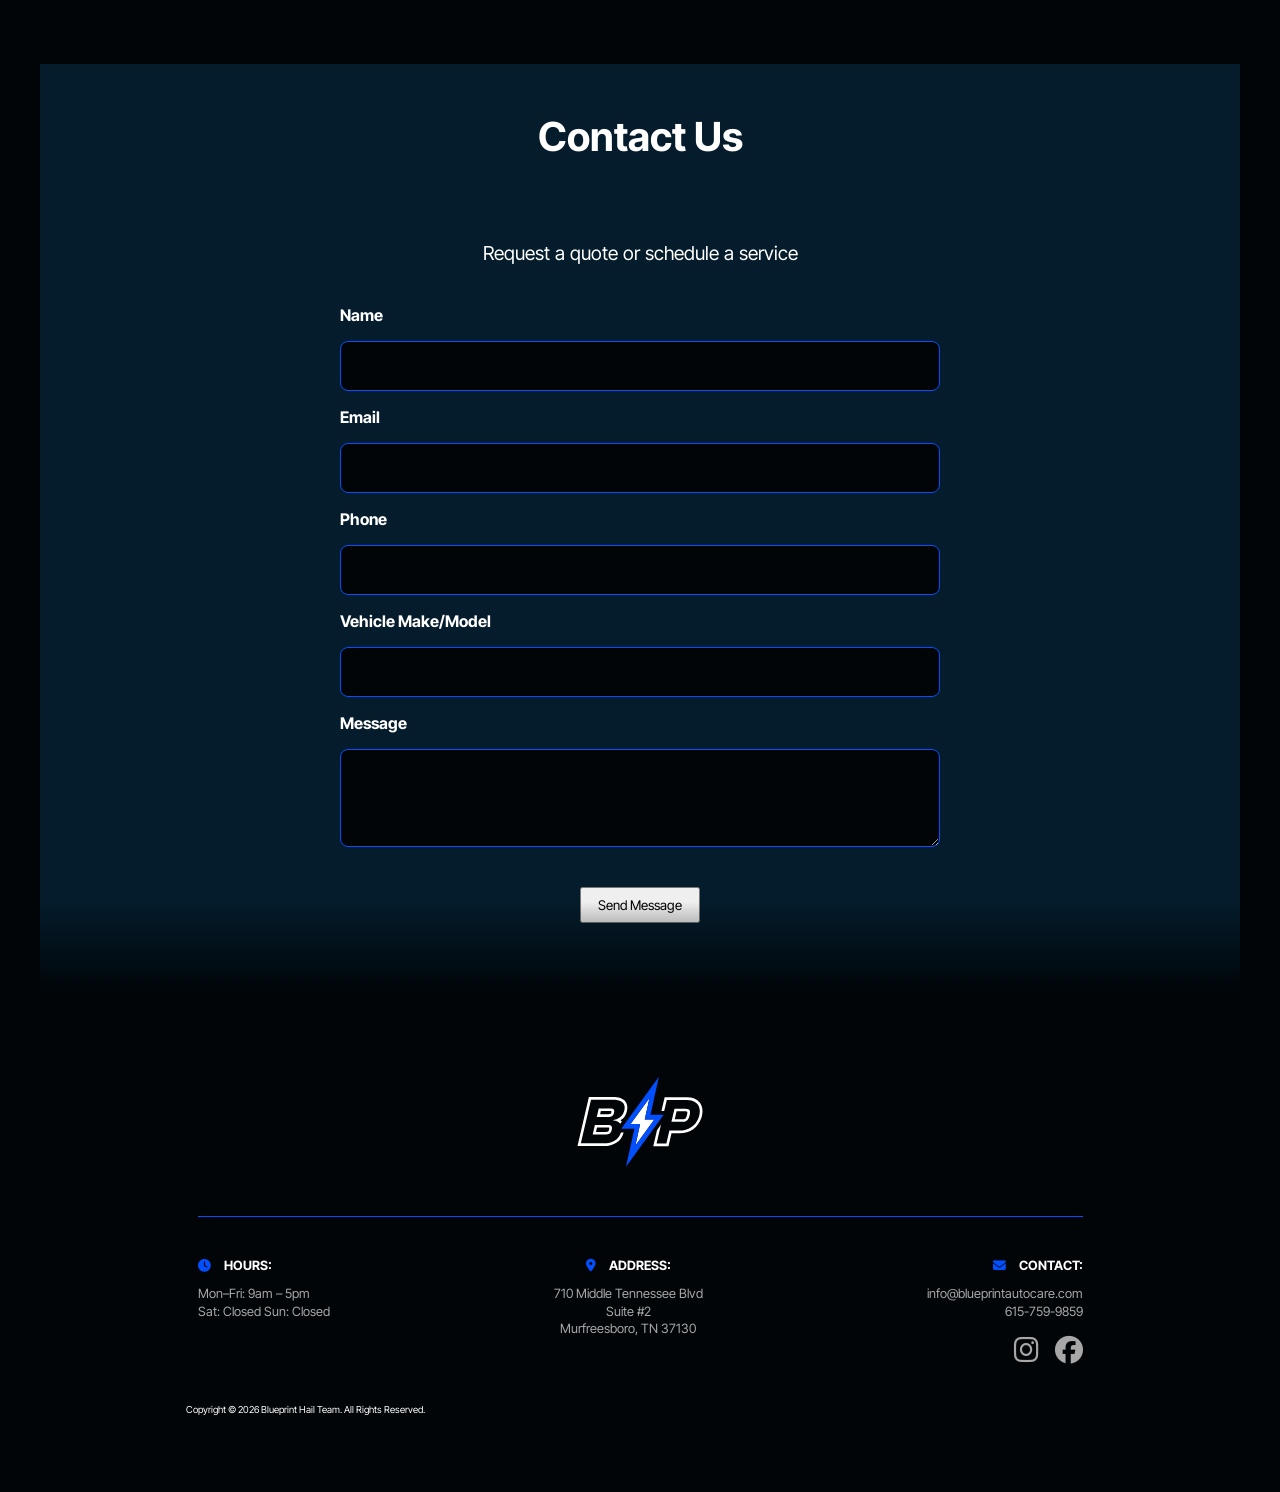
==== commit 7f22b146: "PPF pg and contact updates" ====
--- a/index.html
+++ b/index.html
@@ -130,12 +130,22 @@
 				</div>
 			</div>
 		</section>
-		<section class="section-background" id="contact">
-			<h2>Book With Us</h2>
-			<div class="acuity-container">
-				<iframe allowfullscreen class="button" frameborder="0" src="https://app.acuityscheduling.com/schedule.php?owner=36127642&ref=embedded_csp" title="Book an Appointment"></iframe>
-			</div><!-- <iframe src="https://app.acuityscheduling.com/schedule.php?owner=36127642&ref=embedded_csp" title="Schedule Appointment" width="100%" height="800" frameBorder="0" allow="payment"></if[...]
-
+        <section id="contact" class="section-background">
+            <h2>Contact Us</h2>
+            <h5>Request a quote or schedule a service</h5>
+            <form class="contact-form" action="https://formspree.io/f/info@blueprintautocare.com" method="POST">
+                <label for="name">Name</label>
+                <input type="text" id="name" name="name" required>
+                <label for="email">Email</label>
+                <input type="email" id="email" name="email" required>
+                <label for="phone">Phone</label>
+                <input type="tel" id="phone" name="phone">
+                <label for="vehicle">Vehicle Make/Model</label>
+                <input type="text" id="vehicle" name="vehicle">
+                <label for="message">Message</label>
+                <textarea id="message" name="message" rows="4"></textarea>
+                <button type="submit" class="btn">Send Message</button>
+            </form>
         </section>
     </main>
 
--- a/style.css
+++ b/style.css
@@ -28,7 +28,7 @@
 
 nav {
     display: flex;
-    align-items: center;
+    align-items: stretch;
     max-width: 1200px;
     margin: 0 auto;
     padding: 0 2rem;
@@ -180,6 +180,11 @@
     height: 100%;
     text-align: center;
     padding: 20px;
+}
+
+.hero-text-container h4 {
+    margin-top: -2rem !important;
+    margin-bottom: 1rem !important;
 }
 
 .hero-content p {
@@ -214,17 +219,18 @@
     background-color: #041c2c;
     max-width: 1200px;
     margin: 0 auto;
-    mask-image: linear-gradient(to bottom, rgba(0, 0, 0, 1) 70%, rgba(0, 0, 0, 0) 100%);
+    mask-image: linear-gradient(to bottom, rgba(0, 0, 0, 1) 90%, rgba(0, 0, 0, 0) 100%);
 }
 
 #contact {
     padding: 3rem 2rem;
+    max-width: 1200px;
 }
 
 #contactservices {
     padding: 3rem 2rem;
-    max-width: 800px;
-    height: 100%;
+    max-width: 1200px;
+    height: 1000px;
 }
 
 .button {
@@ -258,6 +264,47 @@
     font-size: 2.5rem;
     text-align: center;
     margin-bottom: 3rem;
+}
+
+h5 {
+    font-size: 1.2rem;
+    font-weight: 400;
+    text-align: center;
+    margin-bottom: 0;
+    margin-top: 2rem;
+    margin-bottom: 2rem;
+    padding: 2rem 0rem 0.5rem;
+}
+
+h4 {
+    font-size: 2rem;
+    text-align: center;
+}
+
+h4 .blue--text {
+        color: #014ffd;
+        text-shadow: 0 0 8px rgba(255, 255, 255, 0.7);
+    }
+
+h4 .blue--text-zesty {
+        color: #014ffd;
+        
+        text-shadow: 
+    0 0 5px #fff,
+    0 0 10px #fff,
+    0 0 15px #014ffd, /* Cyan inner glow */
+    0 0 20px #014ffd, /* Cyan mid glow */
+    0 0 30px #014ffd, /* Cyan broad glow */
+    0 0 50px #014ffd; /* Cyan distant ambient glow */
+    }
+
+h2 .italic {
+        font-style: italic;
+    }
+
+.highlight--text {
+    font-weight: 700;
+    text-shadow: 0 0 20px #014ffd, 0 0 30px #014ffd, 0 0 40px #014ffd;
 }
 
 .card {
@@ -275,12 +322,20 @@
     position: relative;
     width: 100%;
     height: 100%;
-    transition: transform 0.6s;
+    min-height: 400px;
+    transition: transform 0.8s ease-in-out;
     transform-style: preserve-3d;
 }
 
 .card.is-flipped .card__inner {
     transform: rotateY(180deg);
+}
+
+.card__back img {
+    width: 100%;
+    height: 100%;
+    object-fit: cover;
+    border-radius: 16px;
 }
 
 .card__front, .card__back {
@@ -293,11 +348,15 @@
     flex-direction: column;
     justify-content: center;
     align-items: center;
-    padding: 2rem;
+    padding: 1rem;
     border-radius: 16px;
     text-align: center;
     background-color: rgba(0, 0, 0, 0.6);
     border: 1px solid #014ffd;
+}
+
+.card:hover .card__front,
+.card:hover .card__back {
     box-shadow: 0 0 15px 5px #0151fd76;
 }
 
@@ -330,8 +389,14 @@
     padding-left: 30px;
 }
 
+.feature-cards .card h3 {
+    padding: 0 !important;
+    margin: 0 !important;
+    text-align: center;
+}
+
 .card h3 {
-    font-size: 1.6rem;
+    font-size: 1.2rem;
     margin-bottom: 1rem;
 }
 
@@ -345,6 +410,10 @@
     gap: 2rem;
     justify-content: center;
     flex-wrap: wrap;
+}
+
+.service-cards .feature-cards {
+    height: fit-content;
 }
 
 .flex-break {
@@ -366,14 +435,15 @@
 
 
 .service-detail {
-    padding: 2rem;
-    max-width: 800px;
+    padding: 3rem 6rem;
+    max-width: 1200px;
     margin: 0 auto;
     background-color: #041c2c;
 }
 
 
-.service-detail h3 {
+.service-detail h3,
+.section.edge h3 {
     font-size: 1.6rem;
     margin-bottom: 0;
     margin-top: 2rem;
@@ -404,7 +474,7 @@
 .service-detail ul {
     font-size: 1rem;
     line-height: 1.6;
-
+    padding-left: 2rem; /* Add padding for indentation */
 }
 
 .service-detail li {
@@ -418,16 +488,83 @@
 
 .service-detail-img-container {
     overflow: hidden;
-    max-width: 100%;
+    max-width: 600px;
+    max-height: fit-content;
     border-radius: 16px;
-    margin: 2rem auto;
+    margin: auto;
+    background-color: #010508;
+    padding: 1rem;
+    box-shadow: 0 0 15px 5px #333;
+}
+
+
+
+
+
+.feature-grid {
+    display: grid;
+    grid-template-columns: 1fr 1fr;
+    gap: 2rem;
+    align-items: stretch;
+}
+
+.feature-cards {
+    display: grid;
+    grid-template-columns: 1fr 1fr;
+    gap: 2rem 1rem;
+}
+
+.feature-cards .card {
+    min-height: 150px;
+}
+
+.feature-cards .card__inner {
+    min-height: 150px !important;
+}
+
+.contact-form {
+    display: flex;
+    flex-direction: column;
+    gap: 1rem;
+    max-width: 600px;
+    margin: 0 auto;
+}
+
+.contact-form label {
+    font-weight: 700;
+}
+
+.contact-form input,
+.contact-form textarea {
+    width: 100%;
+    padding: 1rem;
+    border-radius: 8px;
+    border: 1px solid #014ffd;
+    background-color: #010508;
+    color: #ffffff;
+}
+
+.contact-form button {
+    align-self: center;
+}
+
+@media (max-width: 768px) {
+    .feature-grid {
+        grid-template-columns: 1fr;
+    }
+
+    .feature-cards {
+        display: grid;
+        grid-template-columns: 1fr 1fr;
+        gap: 2rem;
+        margin: 2rem 0;
+    }
 }
 
 .service-detail-img {
     display: block;
     max-width: 100%;
     border-radius: 16px;
-    transform: scale(1.4);
     object-fit: cover;
     object-position: center;
 }
@@ -746,7 +883,33 @@
     height: 50px;
 }
 
-@media (max-width: 768px) {
+
+
+/* 
+
+RESPONSIVENESS: Small Phones 
+
+*/
+
+@media (max-width: 770px) {
+    .card {
+        width: 100%;
+        max-width: 400px;
+    }
+
+    .card__front p {
+        display: none;
+    }
+
+    .card__front {
+        min-height: 160px;
+    }
+
+    .card__back ul {
+        font-size: 0.8rem;
+        padding: 0 1rem;
+    }
+
     nav ul {
         display: none !important; /* Hide nav links on mobile */
     }
@@ -760,14 +923,19 @@
     }
 
     .service-detail h2 {
-    margin-bottom: 0;
-    padding: 2rem 0rem 0.5rem;
-    text-align: left;
-    }
-
-    .service-cards, .review-cards {
+        margin-bottom: 0;
+        padding: 2rem 0rem 0.5rem;
+        text-align: left;
+    }
+
+    .service-cards,
+    .review-cards {
         flex-direction: column;
         align-items: center;
+    }
+
+    .feature-grid {
+        grid-template-columns: 1fr;
     }
 
     .footer__text--list {
@@ -776,5 +944,70 @@
         gap: 2rem; /* was 14rem = 224px, meant for a horizontal row */
         text-align: center;
     }
-}
-
+
+    .certification-cards {
+        flex-direction: column;
+        align-items: center;
+        gap: 2rem;
+        height: auto;
+    }
+
+    .certification-logos {
+        gap: 2rem;
+    }
+
+    .bolt {
+        width: 60px;
+    }
+
+    .feature-cards .card__inner {
+        min-height: 160px !important;
+    }
+}
+    @media (max-width: 588px) {
+    .hero-text-container {
+        padding: 2rem 1rem;
+    }
+
+    .hero-content h1 {
+        font-size: 2.5rem;
+    }
+
+    .cta-button {
+        padding: 0.8rem 1.5rem;
+        margin: 1rem;
+    }
+}
+
+@media (max-width: 480px) {
+    nav ul {
+        display: none !important; /* Hide nav links on mobile */
+    }
+
+    .hero-content h1 {
+        font-size: 1.5rem;
+    }
+
+    .service-detail ul {
+        margin-left: 0;
+    }
+
+    .service-detail h2 {
+    margin-bottom: 0;
+    padding: 1rem 0rem 0.25rem;
+    text-align: left;
+    }
+
+    .service-cards, .review-cards {
+        flex-direction: column;
+        align-items: center;
+    }
+
+    .footer__text--list {
+        flex-direction: column;
+        align-items: center;
+        gap: 1rem; /* was 14rem = 224px, meant for a horizontal row */
+        text-align: center;
+    }
+}
+
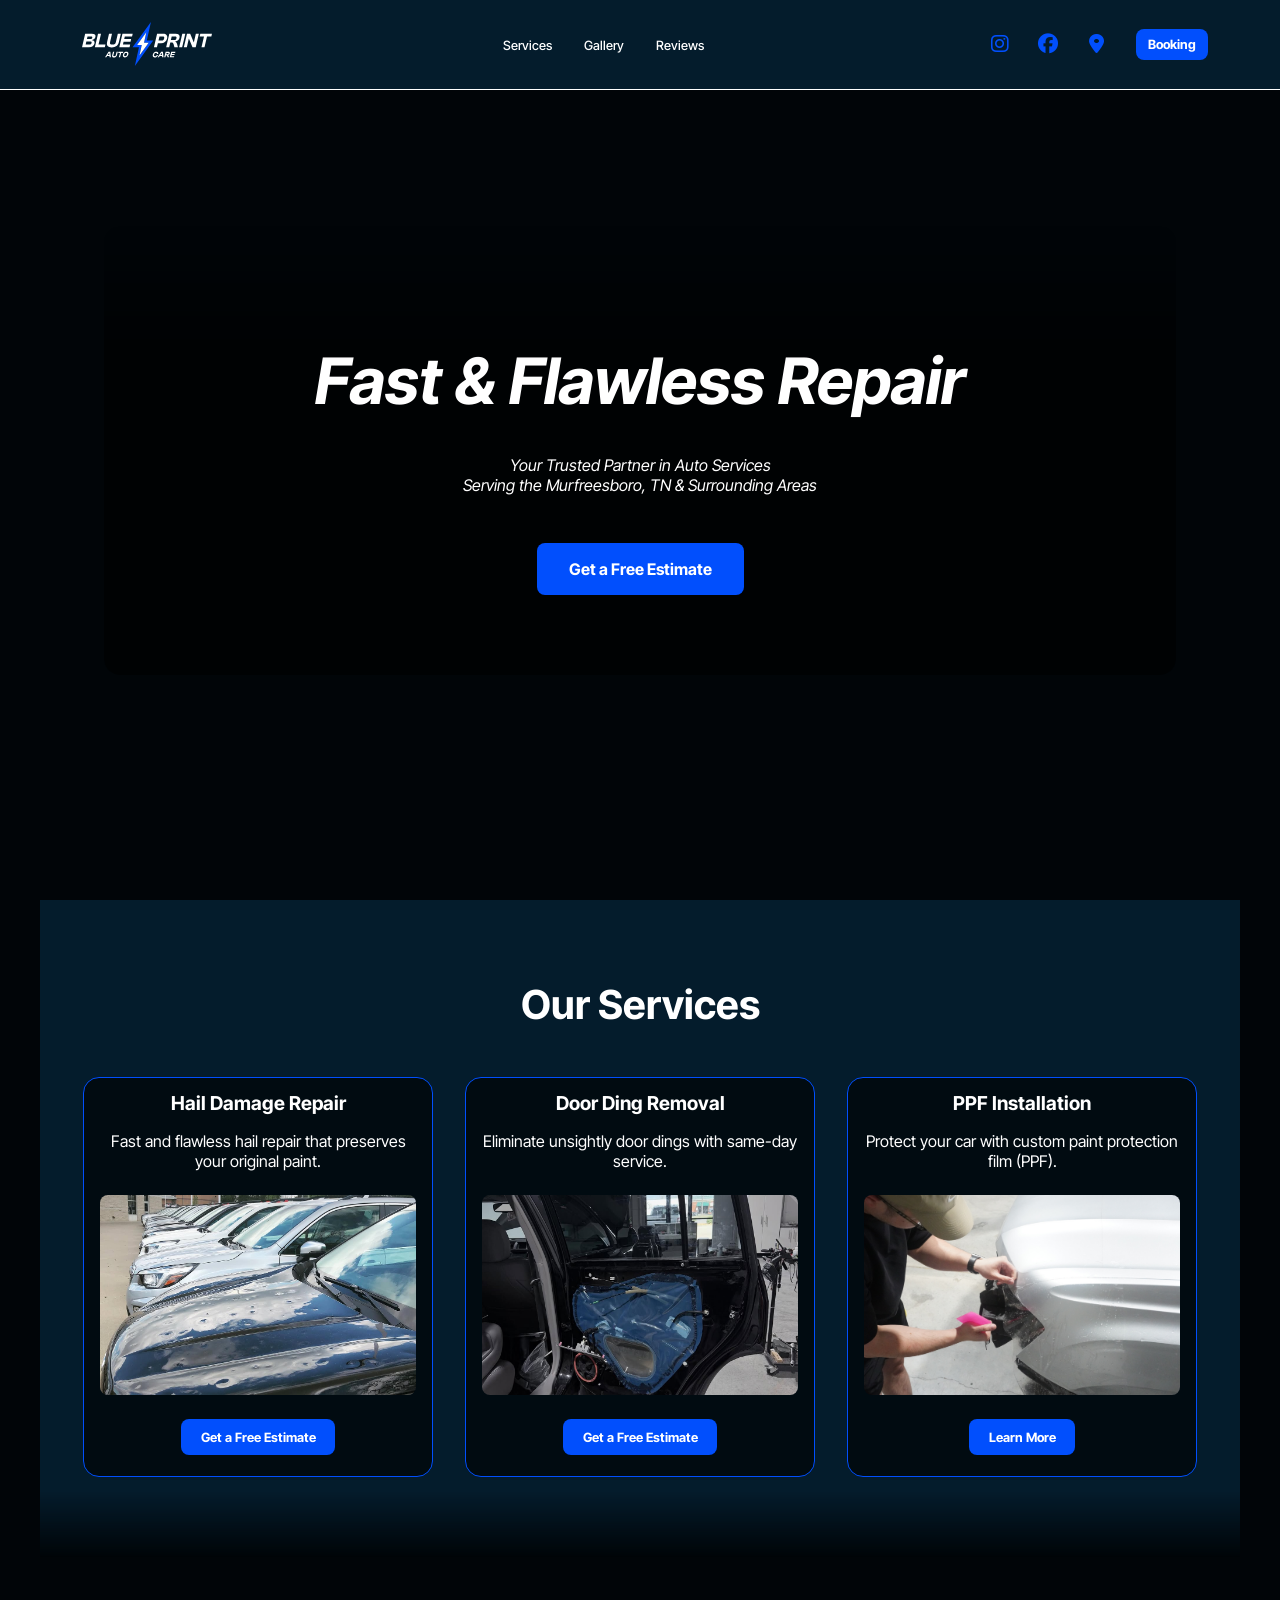
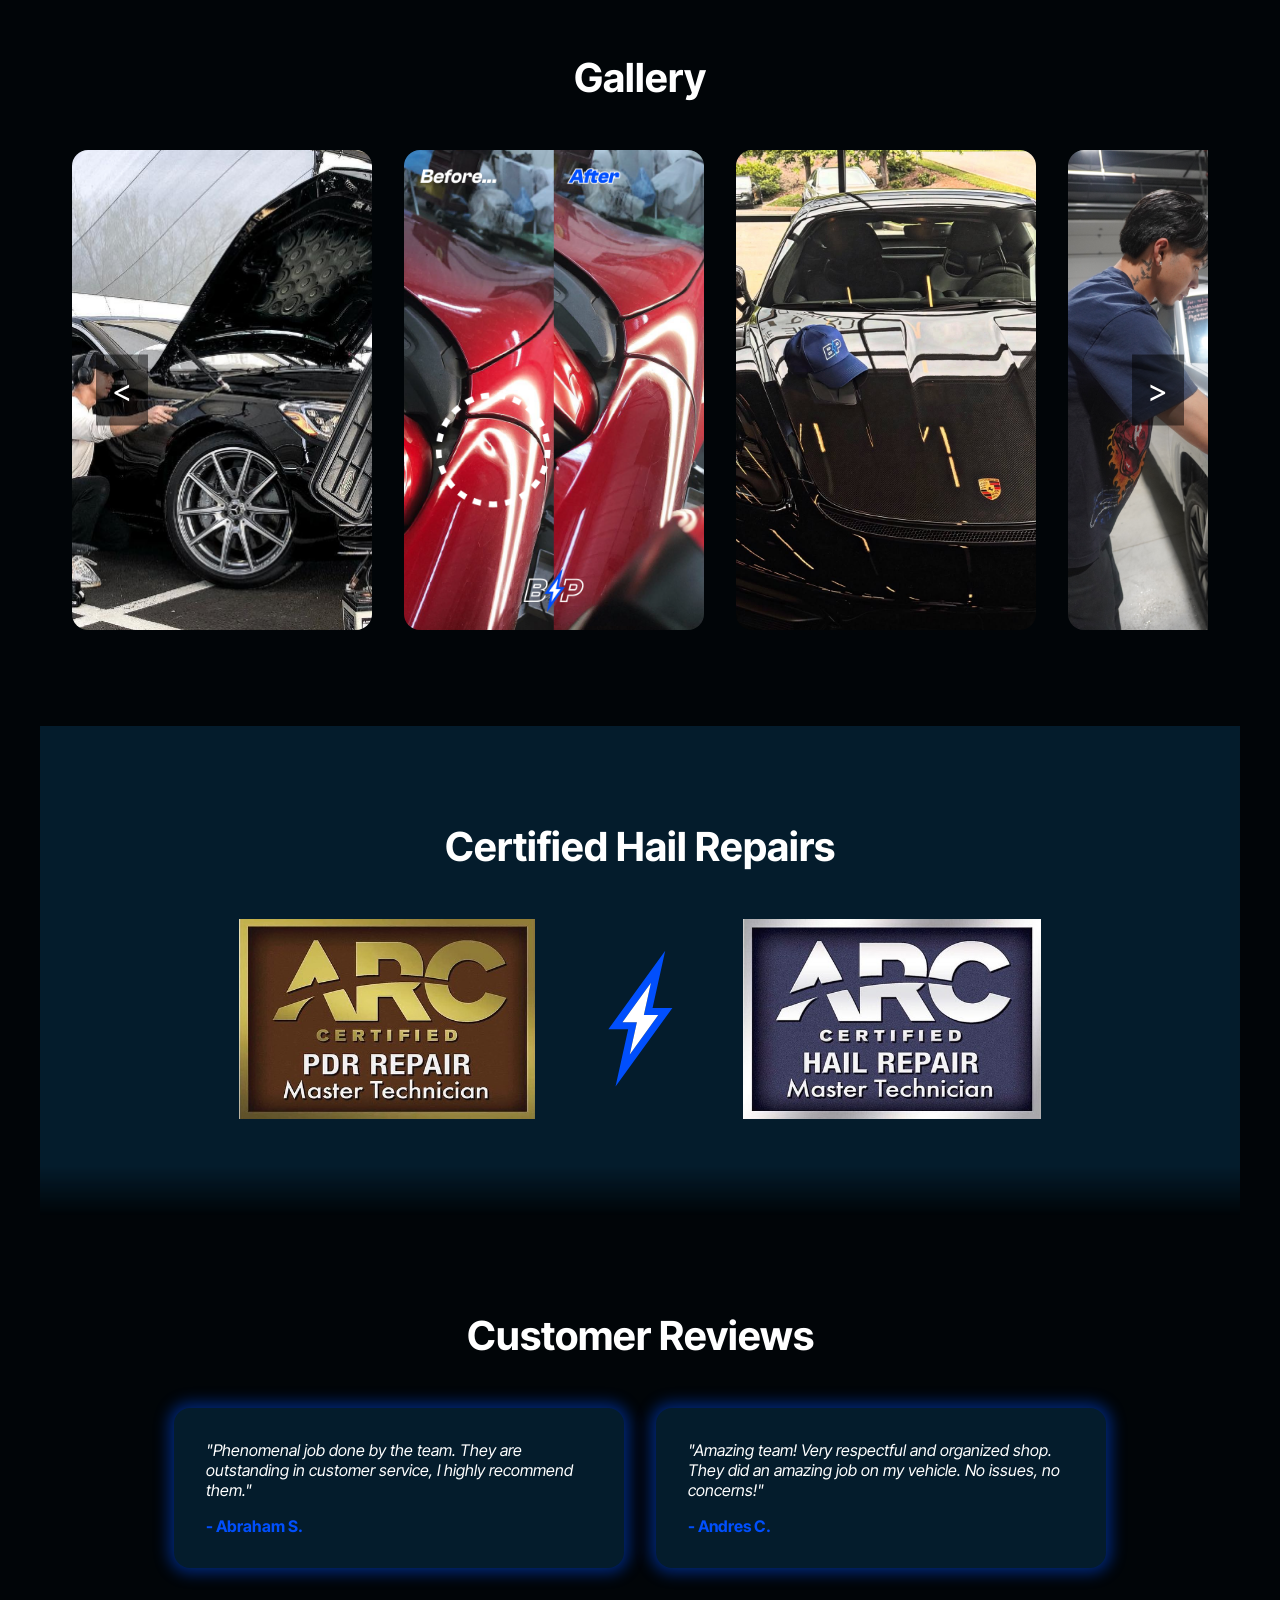
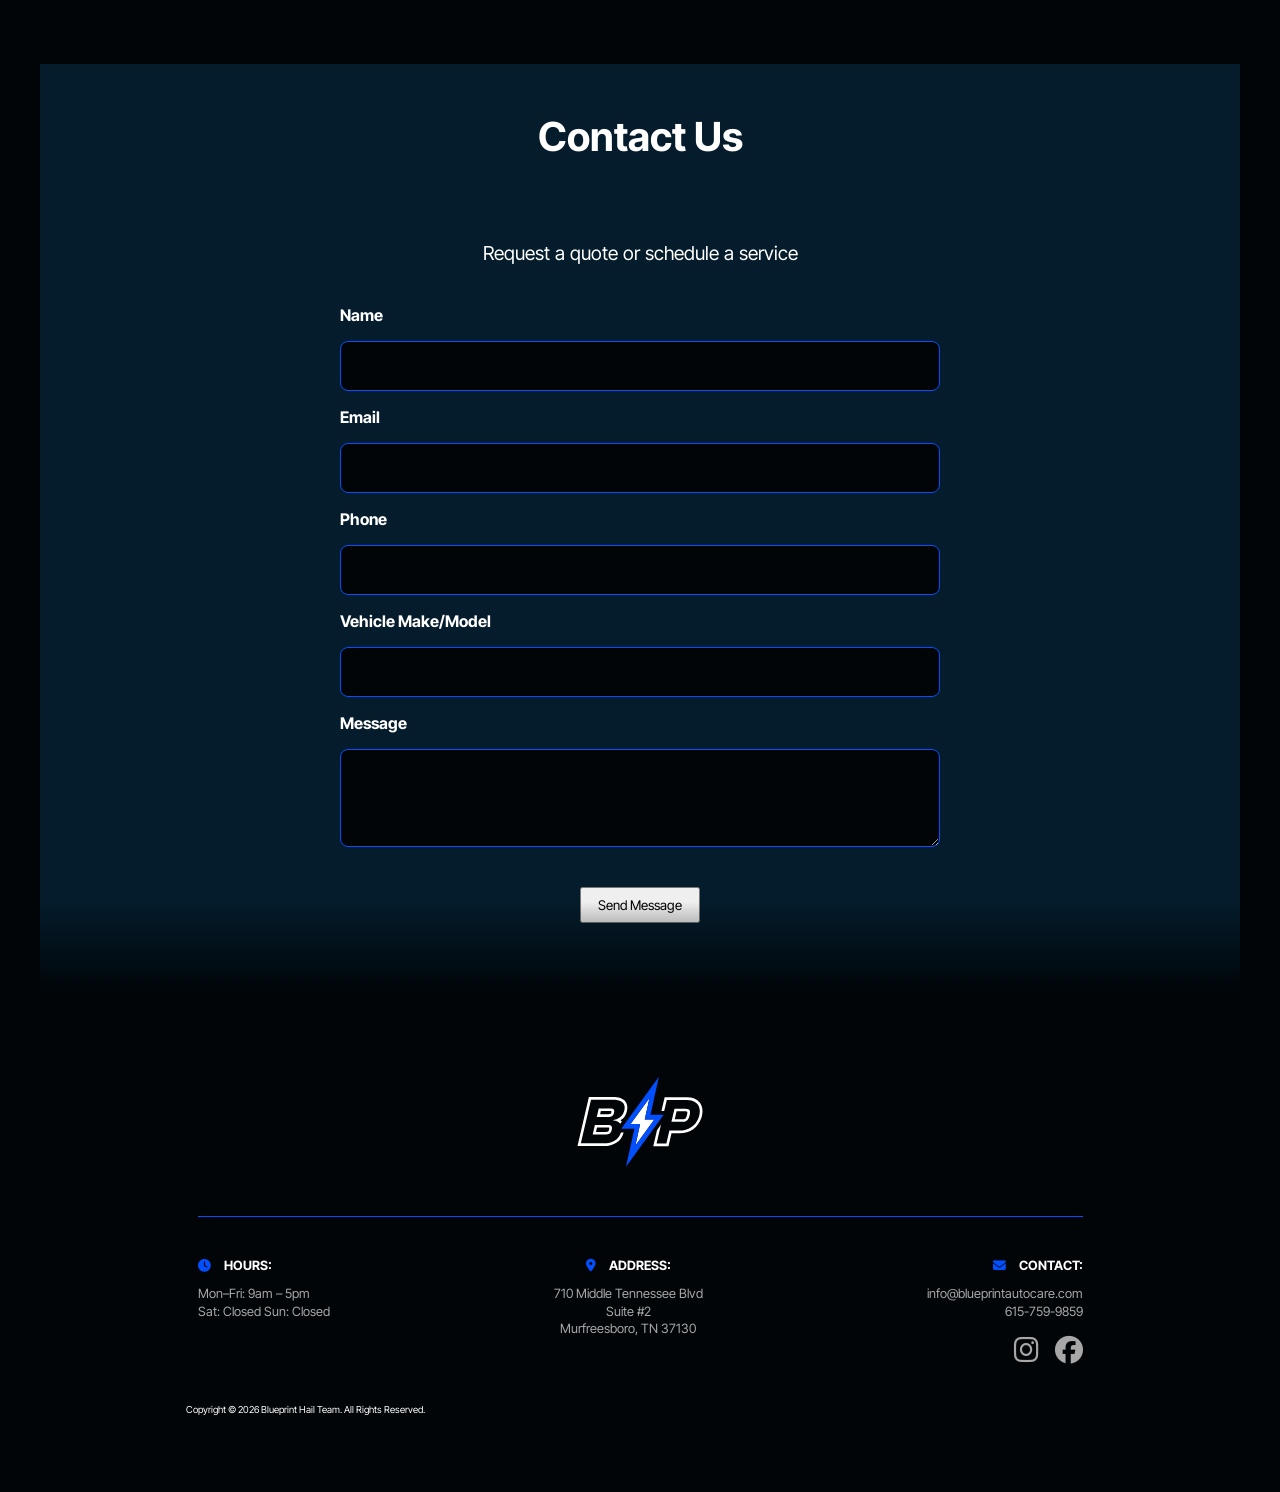
==== commit bfa56345: "revisions" ====
--- a/index.html
+++ b/index.html
@@ -37,7 +37,7 @@
 	</header>
 	<main>
 		<section id="hero">
-			<video autoplay="" id="hero-video" loop=""><source src="assets/hero-bg.mp4" type="video/mp4"> Your browser does not support the video tag.</video>
+			<video autoplay="" id="hero-video" loop="" muted><source src="assets/hero-bg.mp4" type="video/mp4"> Your browser does not support the video tag.</video>
 			<div class="hero-content">
 				<div class="hero-text-container">
 					<h1 style="font-style: italic;">Fast & Flawless Repair</h1>
@@ -53,7 +53,7 @@
 					<div class="card__inner">
 						<div class="card__front">
 						<h3>Hail Damage Repair</h3>
-						<p>Fast and flawless hail repair that preserves your original paint.</p><img alt="Hail Damage" class="service-image" src="./assets/dent_4.jpg"></div>
+						<p>Fast and flawless hail repair that preserves your original paint.</p><img alt="Hail Damage" class="service-image" src="./assets/dent_4.jpg"><a class="button btn" href="#contact">Get a Free Estimate</a></div>
 						<div class="card__back">
 							<ul>
 								<li>No fillers or paint needed</li>
@@ -68,7 +68,7 @@
 					<div class="card__inner">
 						<div class="card__front">
 						<h3>Door Ding Removal</h3>
-						<p>Eliminate unsightly door dings with same-day service.</p><img alt="Door Ding Removal" class="service-image" src="./assets/post%20D_1.jpg"></div>
+						<p>Eliminate unsightly door dings with same-day service.</p><img alt="Door Ding Removal" class="service-image" src="./assets/post%20D_1.jpg"><a class="button btn" href="#contact">Get a Free Estimate</a></div>
 						<div class="card__back">
 							<ul>
 								<li>Same-day service</li>
@@ -83,14 +83,14 @@
 					<div class="card__inner">
 						<div class="card__front">
 						<h3>PPF Installation</h3>
-						<p>Protect your car with custom paint protection film (PPF).</p><img alt="Paint Protection Film" class="service-image" src="./assets/DSC01618.JPG"></div>
+						<p>Protect your car with custom paint protection film (PPF).</p><img alt="Paint Protection Film" class="service-image" src="./assets/DSC01618.JPG"><a class="button btn" href="ppf.html">Learn More</a></div>
 						<div class="card__back">
 							<ul>
 								<li>Premium, self-healing film</li>
 								<li>Shields against rock chips, scratches, and contaminants</li>
 								<li>Custom-fit for a seamless finish</li>
 								<li>Keeps vehicle in showroom condition</li>
-							</ul><a class="button btn" href="ppf.html">Learn More</a>
+							</ul><a class="button btn" href="ppf.html">More about PPF</a>
 						</div>
 					</div>
 				</div>
--- a/style.css
+++ b/style.css
@@ -28,6 +28,7 @@
 
 nav {
     display: flex;
+    justify-content: space-between;
     align-items: stretch;
     max-width: 1200px;
     margin: 0 auto;
@@ -316,6 +317,29 @@
     max-width: 350px;
     min-height: 400px;
     cursor: pointer;
+
+    /* Add a pseudo-element for the shine effect */
+    &::before {
+        content: '';
+        position: absolute;
+        top: 0;
+        left: 0;
+        width: 100%;
+        height: 100%;
+        border-radius: 16px;
+        background: radial-gradient(
+            600px circle at var(--mouse-x) var(--mouse-y),
+            rgba(255, 255, 255, 0.4),
+            transparent 30%
+        );
+        opacity: 0;
+        transition: opacity 0.2s ease-out;
+    }
+
+    &:hover::before {
+        opacity: 1;
+    }
+
 }
 
 .card__inner {
@@ -336,6 +360,12 @@
     height: 100%;
     object-fit: cover;
     border-radius: 16px;
+}
+
+.card__front .btn {
+    margin-bottom: .5rem;
+    padding: 0.64rem 1.2rem;
+    font-size: 0.8rem;
 }
 
 .card__front, .card__back {
@@ -357,7 +387,7 @@
 
 .card:hover .card__front,
 .card:hover .card__back {
-    box-shadow: 0 0 15px 5px #0151fd76;
+    box-shadow: 0 0 25px 8px #0151fdc5; /* Increased glow effect */
 }
 
 .card__back {
@@ -435,7 +465,7 @@
 
 
 .service-detail {
-    padding: 3rem 6rem;
+    padding: 3rem 3rem;
     max-width: 1200px;
     margin: 0 auto;
     background-color: #041c2c;
@@ -446,18 +476,22 @@
 .section.edge h3 {
     font-size: 1.6rem;
     margin-bottom: 0;
-    margin-top: 2rem;
-    padding: 2rem 0rem 0.5rem;
+    margin-top: 0;
+    padding: 1rem 0rem 0.5rem;
 }
 
 .service-detail p {
     font-size: 1rem;
     font-weight: 200;
     line-height: 1.6;
-    margin-top: 8px;
-    margin-bottom: 1rem;
+    margin-top: 0;
+    margin-bottom: 0;
     color: #ffffff;
     text-wrap: pretty;
+}
+
+.ppf-hero .hero-content p {
+    padding-bottom: 0;
 }
 
 .service-detail--2 p {
@@ -466,7 +500,7 @@
     font-weight: 200;
     line-height: 1.6;
     margin-top: 8px;
-    margin-bottom: 8rem;
+    margin-bottom: 2rem;
     color: #ffffff;
     text-wrap: pretty;
 }
@@ -878,6 +912,27 @@
     box-shadow: 0 0 24px 12px #0151fd76;
 }
 
+/* Mobile Menu Styles */
+.btn__menu {
+    display: none; /* Hidden by default */
+    font-size: 24px;
+    background: none;
+    border: none;
+    color: white;
+    cursor: pointer;
+}
+
+.nav__container.is-open {
+    display: flex;
+    flex-direction: column;
+    position: absolute;
+    top: 100%;
+    left: 0;
+    width: 100%;
+    background-color: #041c2c;
+    padding: 1rem 0;
+}
+
 .footer__social--link {
     width: 50px;
     height: 50px;
@@ -891,7 +946,7 @@
 
 */
 
-@media (max-width: 770px) {
+@media (max-width: 990px) {
     .card {
         width: 100%;
         max-width: 400px;
@@ -916,6 +971,10 @@
 
     .hero-content h1 {
         font-size: 3rem;
+    }
+    
+    .hero-text-container {
+        padding: 2rem 1rem;
     }
 
     .service-detail ul {
@@ -932,6 +991,18 @@
     .review-cards {
         flex-direction: column;
         align-items: center;
+    }
+
+    .btn__menu {
+        display: block; /* Show hamburger menu */
+    }
+
+    .nav__container:not(.is-open) {
+        display: none !important; /* Hide nav links if menu is not open */
+    }
+
+    .right-list {
+        display: none; /* Hide booking button and social icons */
     }
 
     .feature-grid {
@@ -949,7 +1020,11 @@
         flex-direction: column;
         align-items: center;
         gap: 2rem;
-        height: auto;
+        height: auto; /* Revert fixed height */
+    }
+
+    .certification-logos {
+        max-width: 80%; /* Allow logos to shrink */
     }
 
     .certification-logos {
@@ -959,6 +1034,49 @@
     .bolt {
         width: 60px;
     }
+}
+
+@media (max-width: 990px) {
+    .feature-cards .card__front p {
+        display: block;
+        font-size: 0.7rem;
+    }
+
+    .feature-cards .card__front h3 {
+        font-size: 1rem;
+    }
+
+    .footer__text--list,
+    .footer__text-L,
+    .footer__text-C,
+    .footer__text-R {
+        text-align: left;
+        align-items: flex-start;
+}
+
+/* Lightbox styles */
+.lightbox {
+    display: none;
+    position: fixed;
+    z-index: 1000;
+    left: 0;
+    top: 0;
+    width: 100%;
+    height: 100%;
+    background-color: rgba(0, 0, 0, 0.8);
+    justify-content: center;
+    align-items: center;
+}
+
+.lightbox.is-open {
+    display: flex;
+}
+
+.lightbox-content {
+    max-width: 90%;
+    max-height: 90%;
+}
+}
 
     .feature-cards .card__inner {
         min-height: 160px !important;
@@ -1011,3 +1129,33 @@
     }
 }
 
+@media (max-width: 400px) {
+    .cta-button {
+        padding: 0.6rem 1rem;
+        margin: 0.8rem;
+        font-size: 0.8rem;
+    }
+}
+
+@media (max-width: 380px) {
+    h1 {
+        font-size: 2rem !important;
+    }
+
+    h2 {
+        font-size: 1.8rem;
+    }
+
+    .hero-text-container {
+        padding: 2rem 0.5rem;
+    }
+
+    main > section {
+        padding: 4rem 1rem;
+    }
+
+    .service-detail {
+        padding: 2rem 1rem;
+    }
+}
+
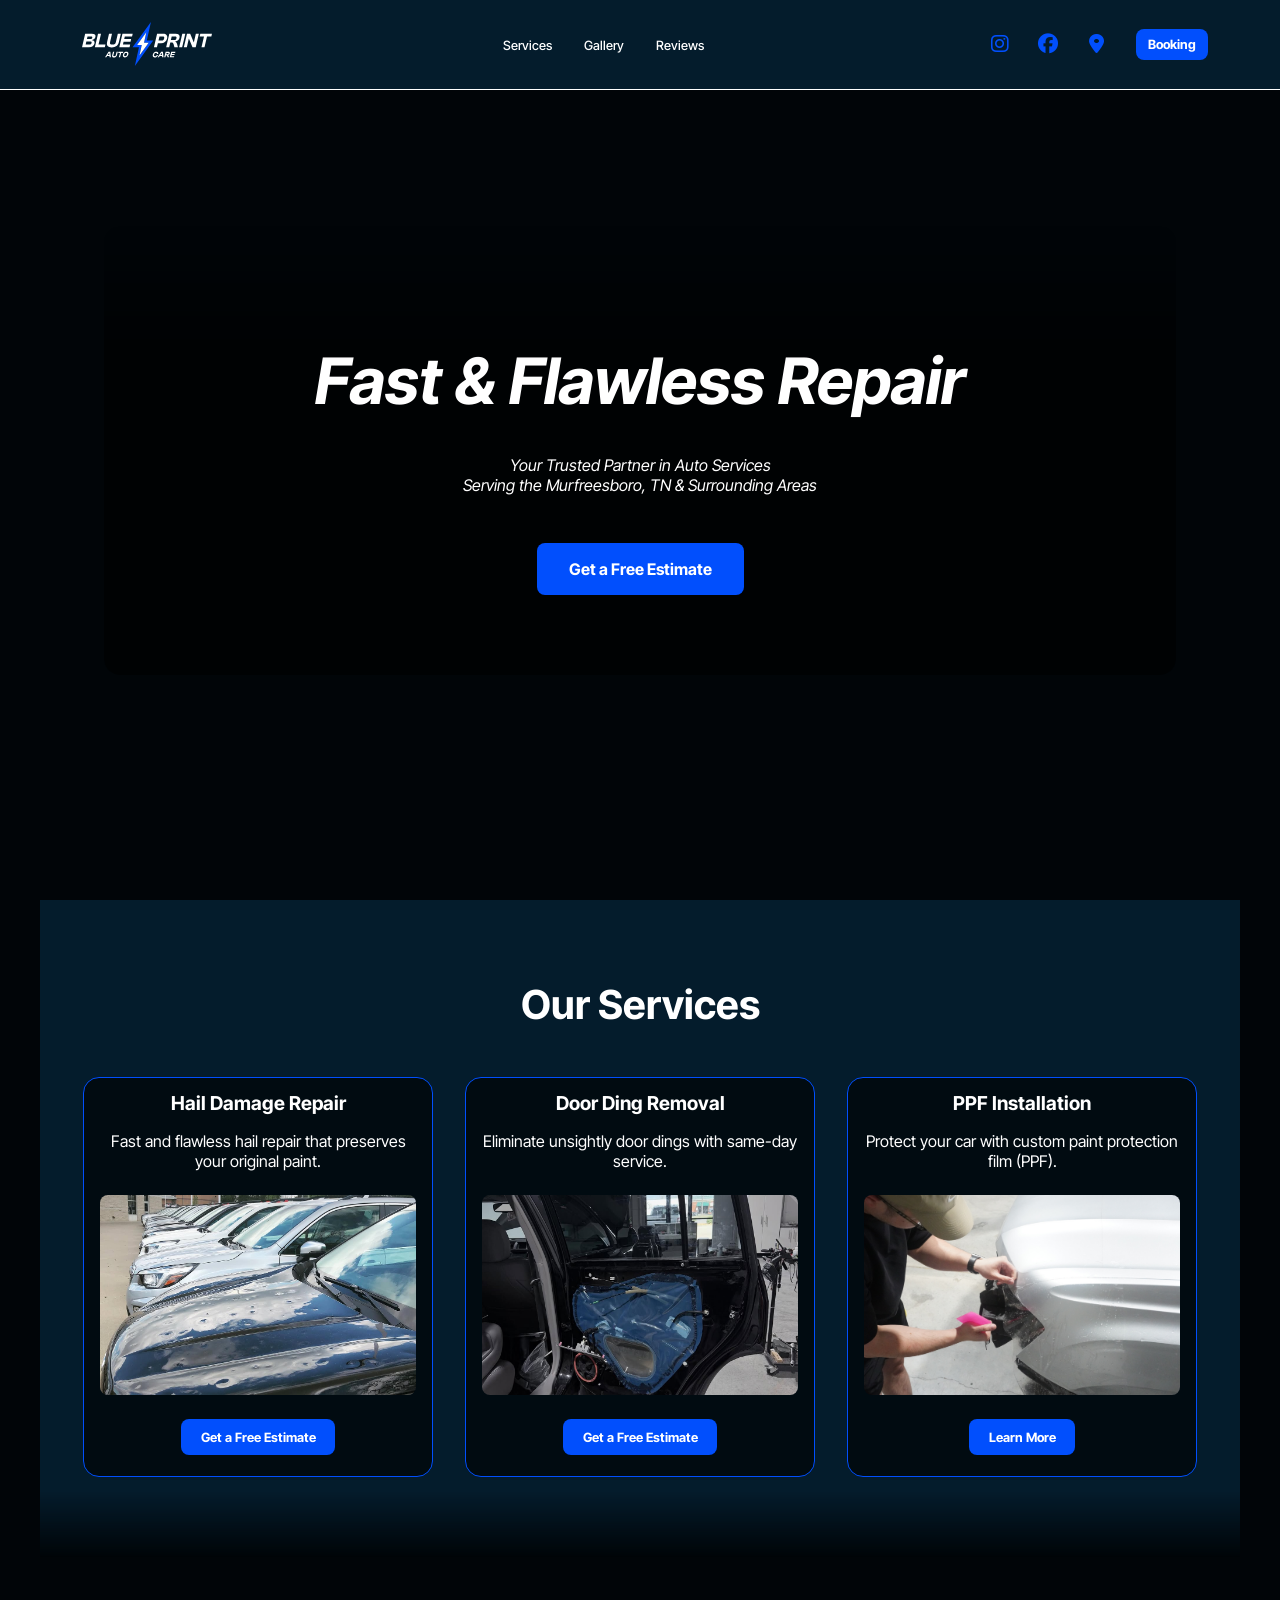
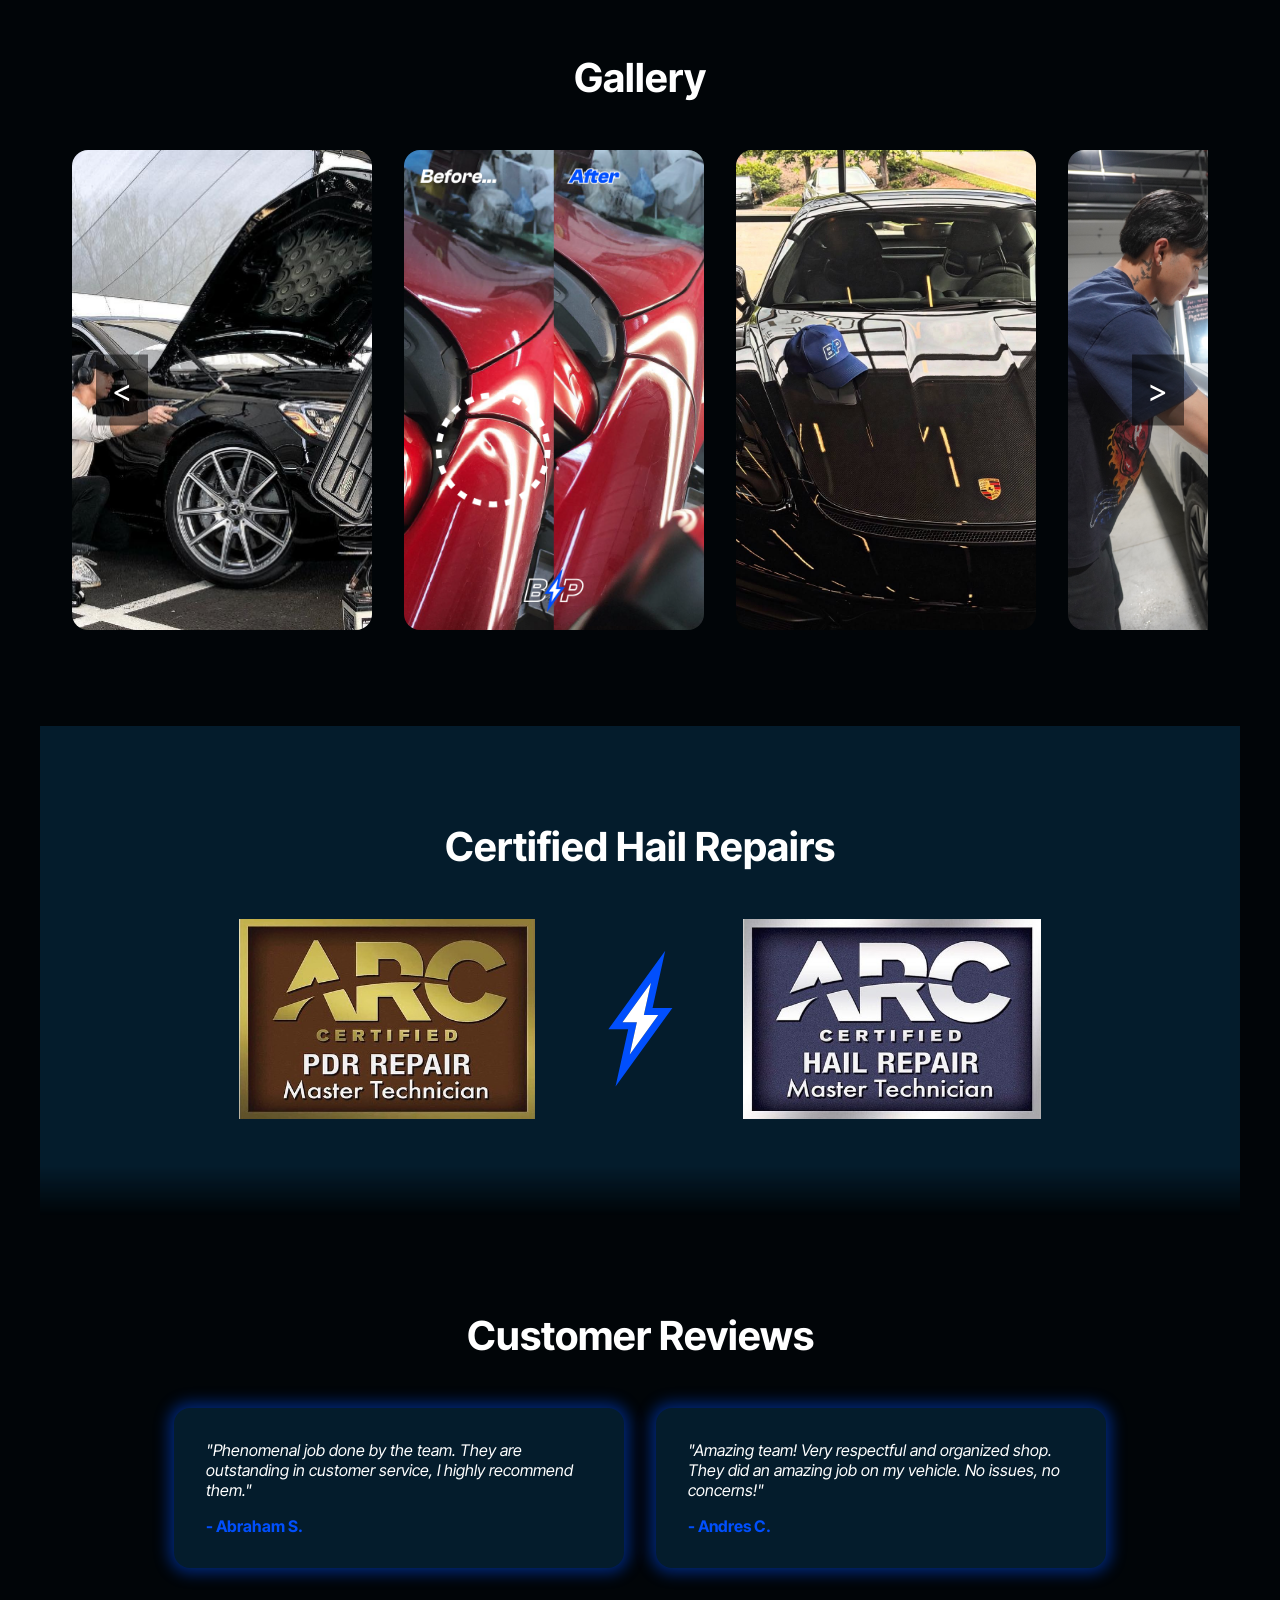
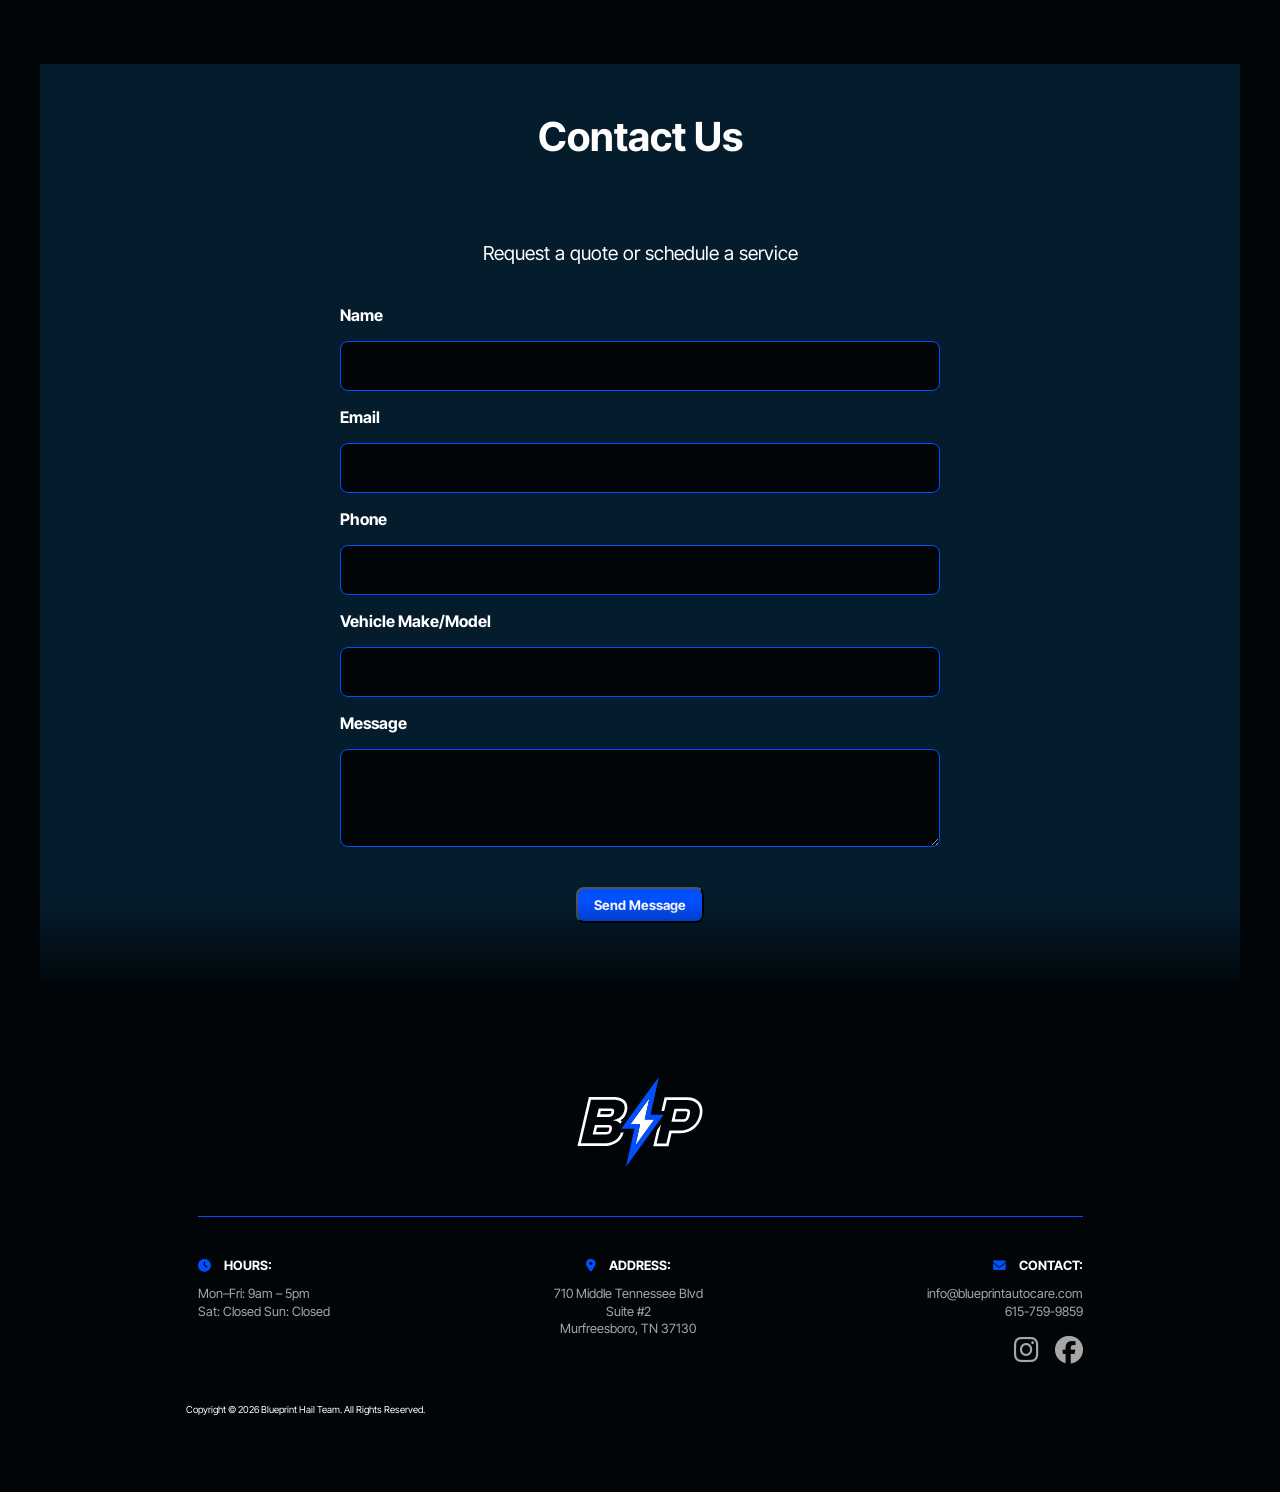
==== commit 75acf33b: "button revised" ====
--- a/index.html
+++ b/index.html
@@ -33,6 +33,7 @@
 					<a class="nav__link nav__link--primary" href="#contact">Booking</a>
 				</li>
 			</ul>
+            <button class="btn__menu"><i class="fas fa-bars"></i></button>
 		</nav>
 	</header>
 	<main>
@@ -144,8 +145,9 @@
                 <input type="text" id="vehicle" name="vehicle">
                 <label for="message">Message</label>
                 <textarea id="message" name="message" rows="4"></textarea>
-                <button type="submit" class="btn">Send Message</button>
+                <button type="submit" class="button btn">Send Message</button>
             </form>
+              <div id="form-status"></div>
         </section>
     </main>
 
--- a/style.css
+++ b/style.css
@@ -595,6 +595,14 @@
     }
 }
 
+@media (max-width: 280px) {
+    #hero .cta-button,
+    .ppf-hero .cta-button {
+        padding: 0.4rem 0.8rem;
+        font-size: 0.6rem;
+    }
+}
+
 .service-detail-img {
     display: block;
     max-width: 100%;
@@ -942,11 +950,21 @@
 
 /* 
 
-RESPONSIVENESS: Small Phones 
+RESPONSIVENESS: Tablets and below 
 
 */
-
 @media (max-width: 990px) {
+    /* Show hamburger menu and hide main nav */
+    .btn__menu {
+        display: block;
+    }
+    .nav__container:not(.is-open) {
+        display: none !important;
+    }
+    .right-list {
+        display: none;
+    }
+
     .card {
         width: 100%;
         max-width: 400px;
@@ -963,10 +981,6 @@
     .card__back ul {
         font-size: 0.8rem;
         padding: 0 1rem;
-    }
-
-    nav ul {
-        display: none !important; /* Hide nav links on mobile */
     }
 
     .hero-content h1 {
@@ -993,18 +1007,6 @@
         align-items: center;
     }
 
-    .btn__menu {
-        display: block; /* Show hamburger menu */
-    }
-
-    .nav__container:not(.is-open) {
-        display: none !important; /* Hide nav links if menu is not open */
-    }
-
-    .right-list {
-        display: none; /* Hide booking button and social icons */
-    }
-
     .feature-grid {
         grid-template-columns: 1fr;
     }
@@ -1012,7 +1014,7 @@
     .footer__text--list {
         flex-direction: column;
         align-items: center;
-        gap: 2rem; /* was 14rem = 224px, meant for a horizontal row */
+        gap: 2rem;
         text-align: center;
     }
 
@@ -1025,18 +1027,13 @@
 
     .certification-logos {
         max-width: 80%; /* Allow logos to shrink */
-    }
-
-    .certification-logos {
         gap: 2rem;
     }
 
     .bolt {
         width: 60px;
     }
-}
-
-@media (max-width: 990px) {
+
     .feature-cards .card__front p {
         display: block;
         font-size: 0.7rem;
@@ -1052,6 +1049,13 @@
     .footer__text-R {
         text-align: left;
         align-items: flex-start;
+    }
+
+    #hero .cta-button,
+    .ppf-hero .cta-button {
+        padding: 0.8rem 1.5rem;
+        font-size: 0.9rem;
+    }
 }
 
 /* Lightbox styles */
@@ -1095,9 +1099,19 @@
         padding: 0.8rem 1.5rem;
         margin: 1rem;
     }
+
+    #hero .cta-button,
+    .ppf-hero .cta-button {
+        padding: 0.7rem 1.3rem;
+        font-size: 0.8rem;
+    }
 }
 
 @media (max-width: 480px) {
+    .nav__container.is-open ul {
+        display: flex !important;
+        align-items: center;
+    }
     nav ul {
         display: none !important; /* Hide nav links on mobile */
     }
@@ -1159,3 +1173,11 @@
     }
 }
 
+@media (max-width: 340px) {
+    #hero .cta-button,
+    .ppf-hero .cta-button {
+        padding: 0.5rem 1rem;
+        font-size: 0.7rem;
+    }
+}
+
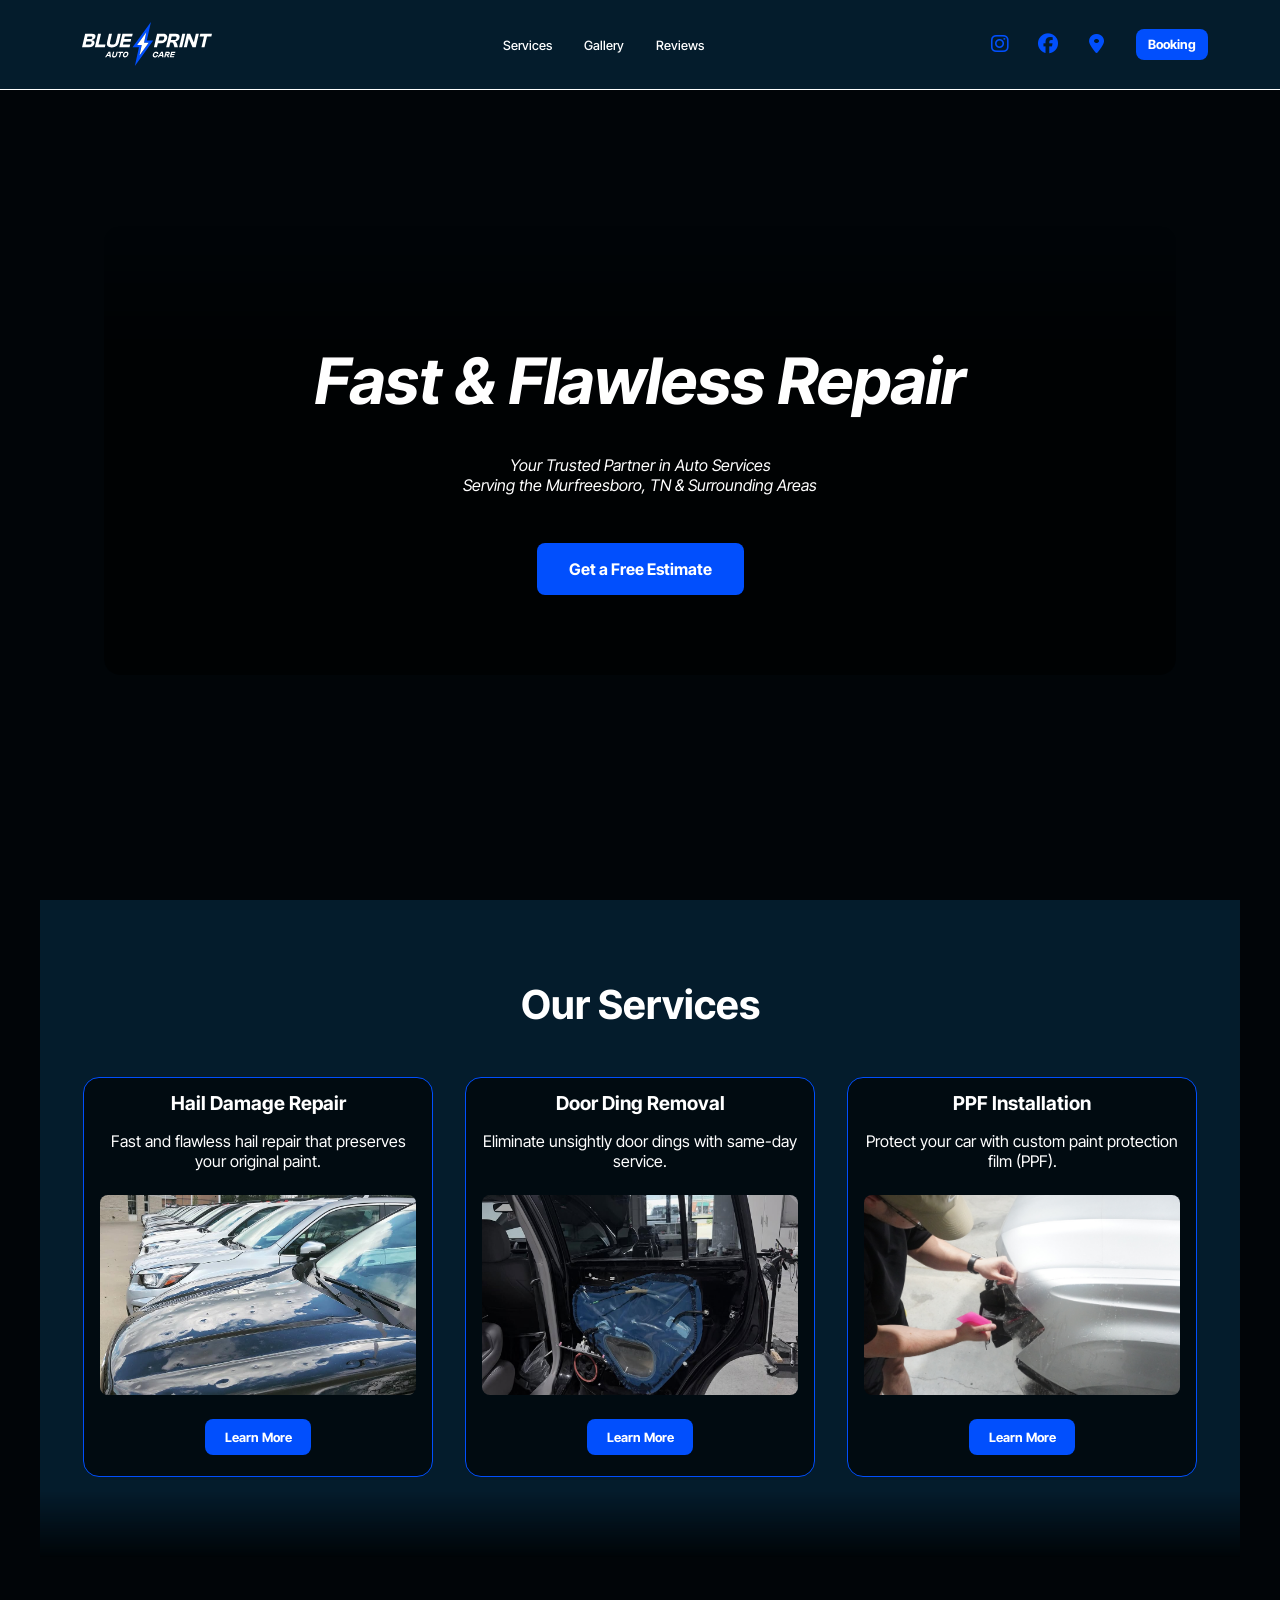
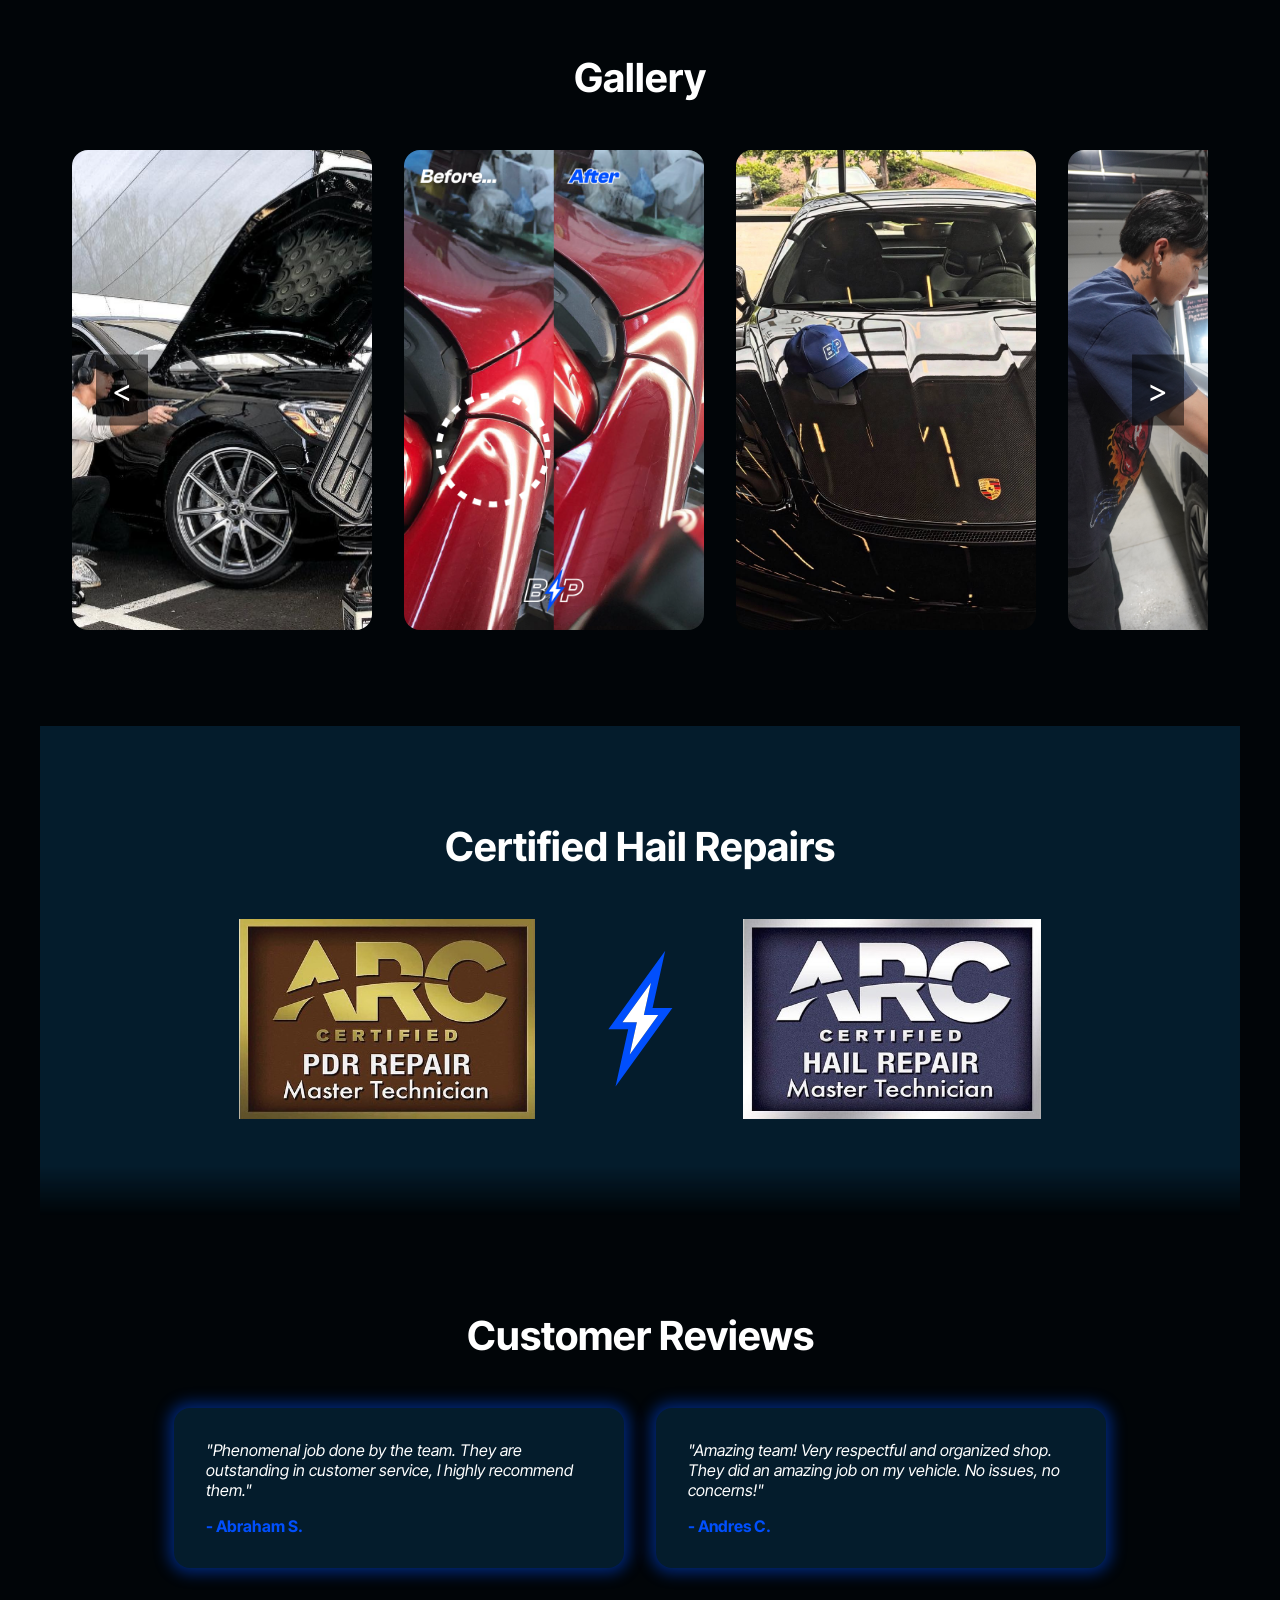
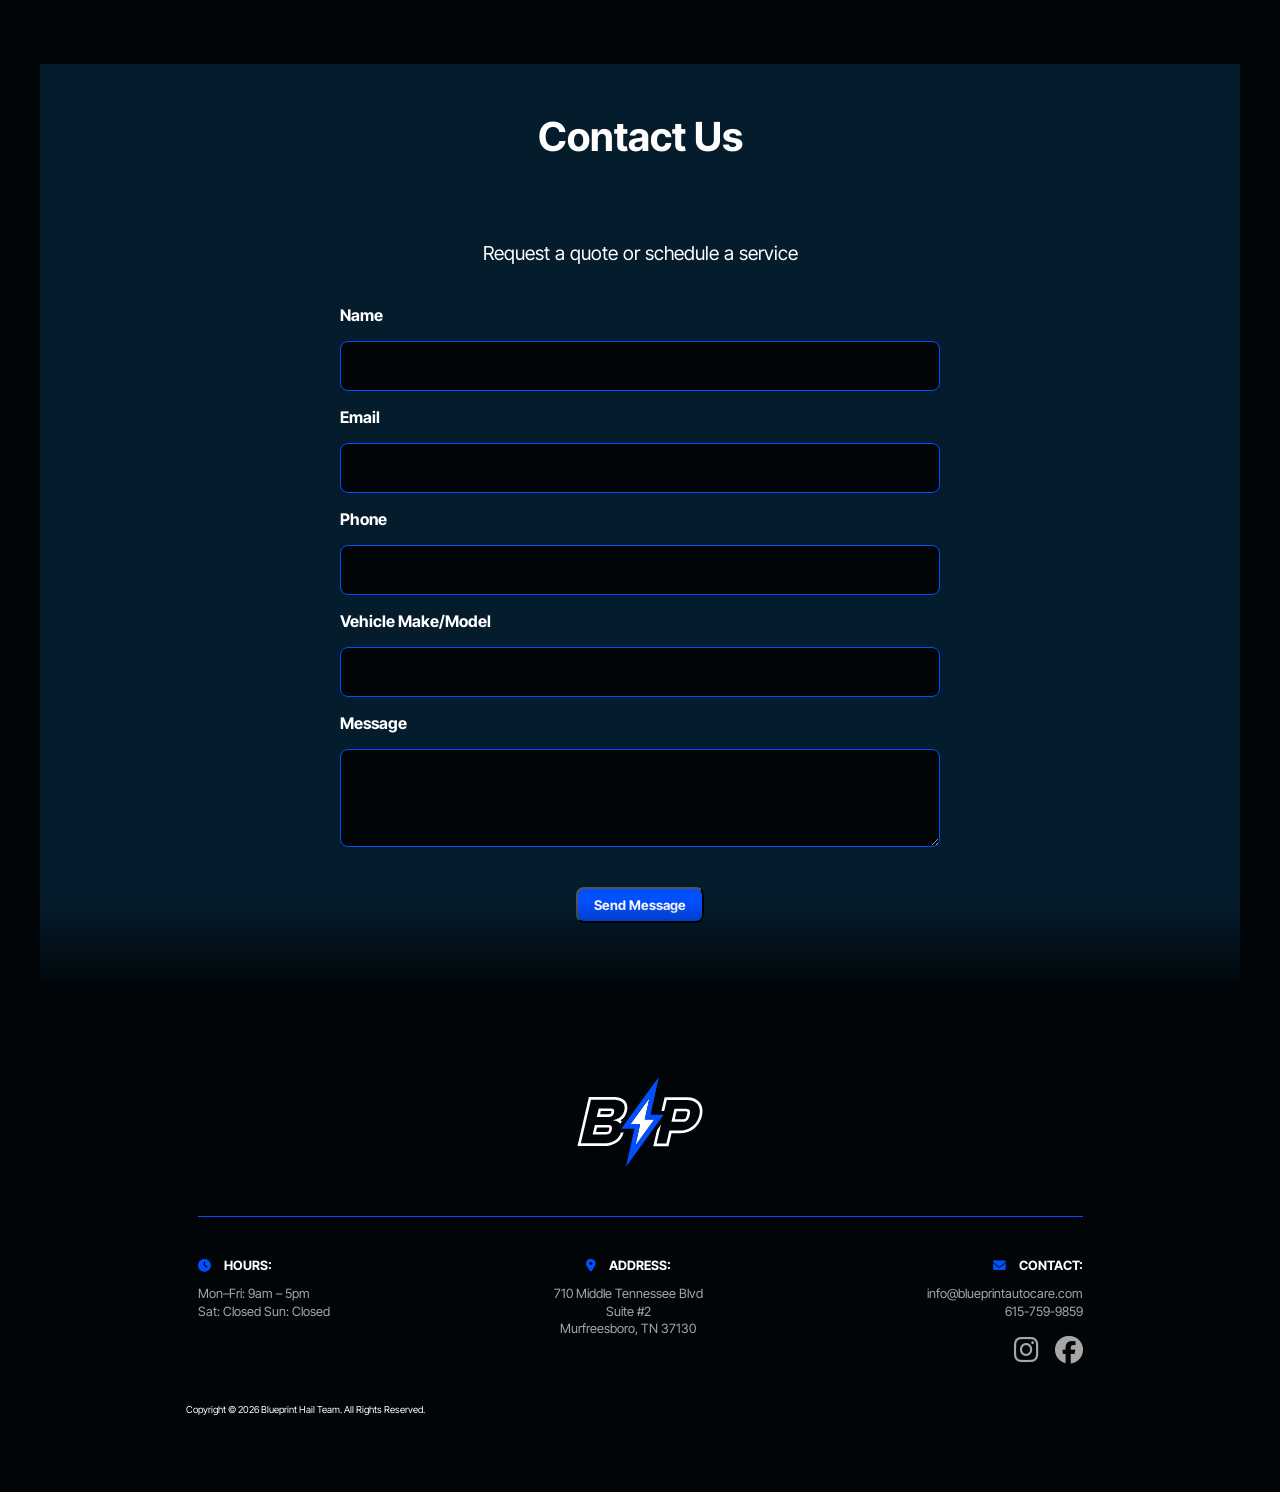
==== commit 6f83ef56: "learn more" ====
--- a/index.html
+++ b/index.html
@@ -54,7 +54,7 @@
 					<div class="card__inner">
 						<div class="card__front">
 						<h3>Hail Damage Repair</h3>
-						<p>Fast and flawless hail repair that preserves your original paint.</p><img alt="Hail Damage" class="service-image" src="./assets/dent_4.jpg"><a class="button btn" href="#contact">Get a Free Estimate</a></div>
+						<p>Fast and flawless hail repair that preserves your original paint.</p><img alt="Hail Damage" class="service-image" src="./assets/dent_4.jpg"><a class="button btn" href="#contact">Learn More</a></div>
 						<div class="card__back">
 							<ul>
 								<li>No fillers or paint needed</li>
@@ -69,7 +69,7 @@
 					<div class="card__inner">
 						<div class="card__front">
 						<h3>Door Ding Removal</h3>
-						<p>Eliminate unsightly door dings with same-day service.</p><img alt="Door Ding Removal" class="service-image" src="./assets/post%20D_1.jpg"><a class="button btn" href="#contact">Get a Free Estimate</a></div>
+						<p>Eliminate unsightly door dings with same-day service.</p><img alt="Door Ding Removal" class="service-image" src="./assets/post%20D_1.jpg"><a class="button btn" href="#contact">Learn More</a></div>
 						<div class="card__back">
 							<ul>
 								<li>Same-day service</li>
@@ -134,7 +134,7 @@
         <section id="contact" class="section-background">
             <h2>Contact Us</h2>
             <h5>Request a quote or schedule a service</h5>
-            <form class="contact-form" action="https://formspree.io/f/info@blueprintautocare.com" method="POST">
+            <form class="contact-form" action="https://formspree.io/f/mqerwpov" method="POST">
                 <label for="name">Name</label>
                 <input type="text" id="name" name="name" required>
                 <label for="email">Email</label>
--- a/style.css
+++ b/style.css
@@ -1080,13 +1080,12 @@
     max-width: 90%;
     max-height: 90%;
 }
-}
-
-    .feature-cards .card__inner {
+
+.feature-cards .card__inner {
         min-height: 160px !important;
-    }
-}
-    @media (max-width: 588px) {
+ }
+   
+ @media (max-width: 588px) {
     .hero-text-container {
         padding: 2rem 1rem;
     }
